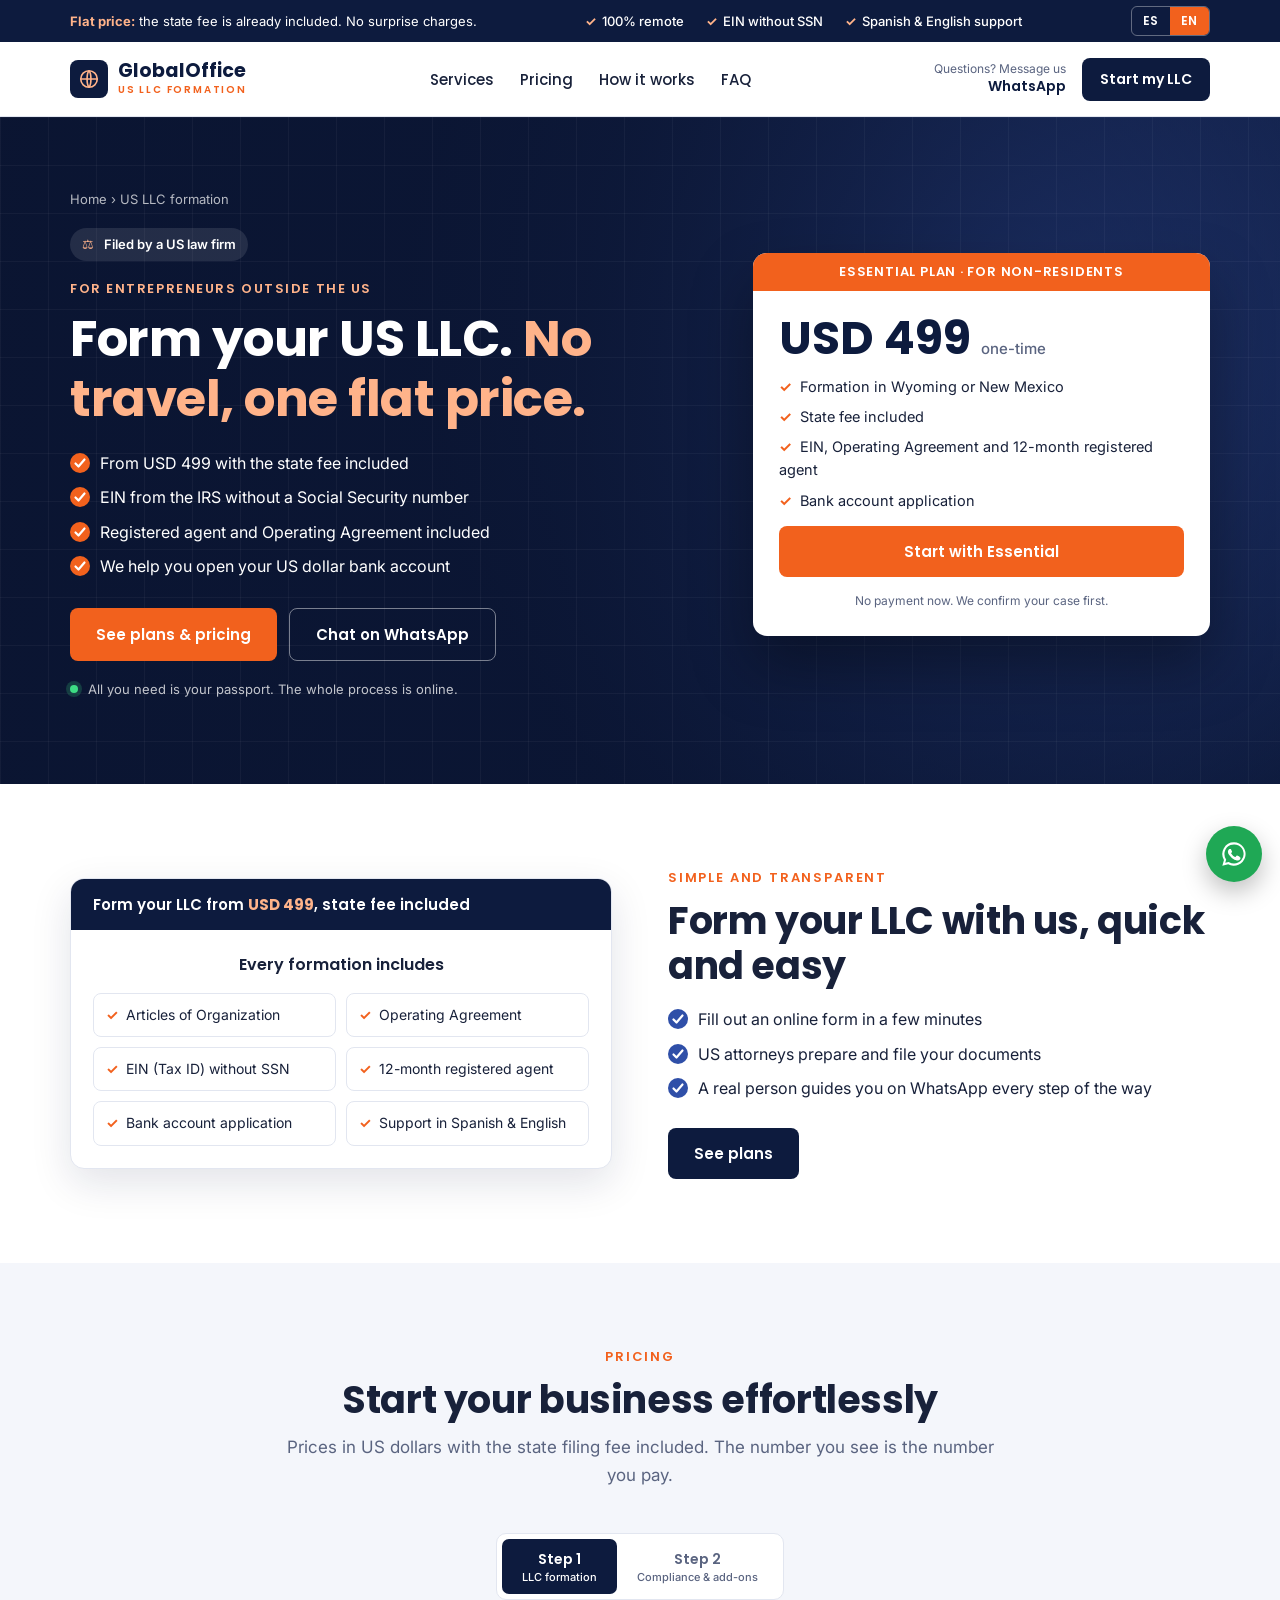
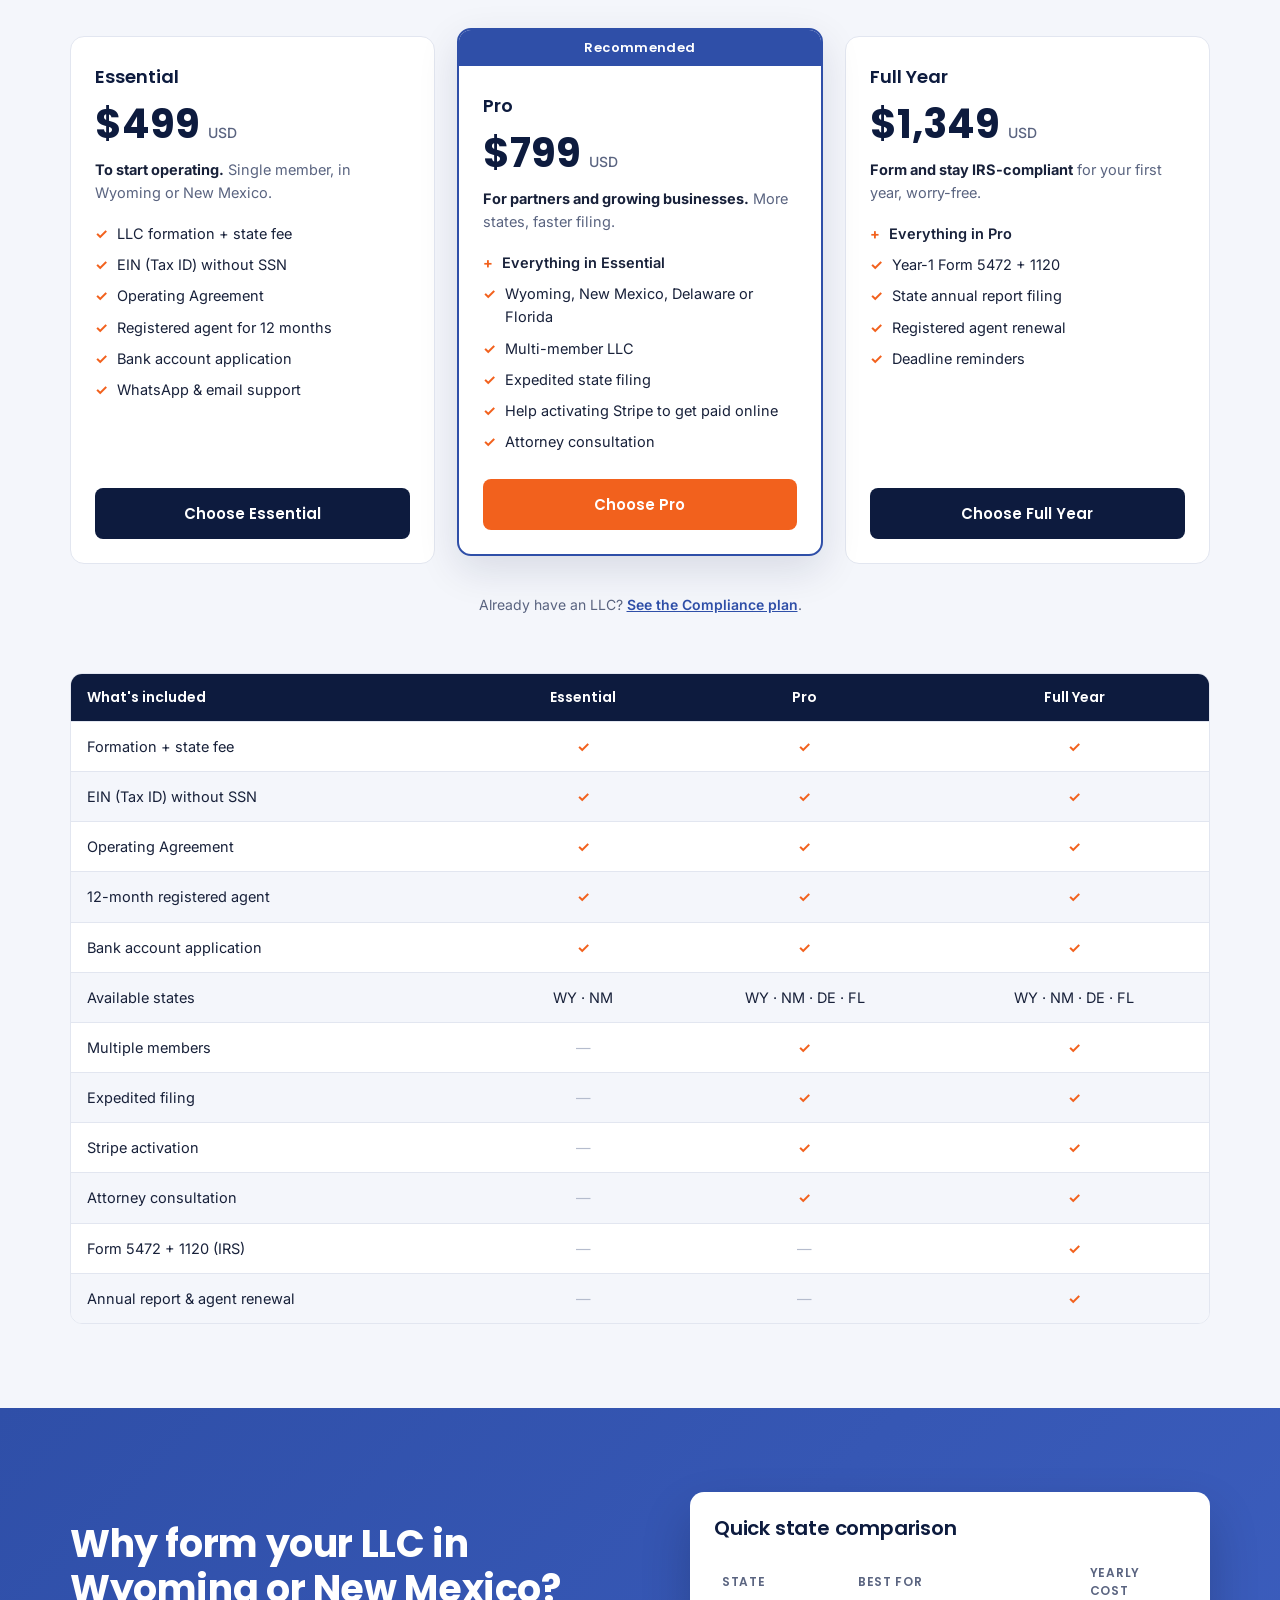
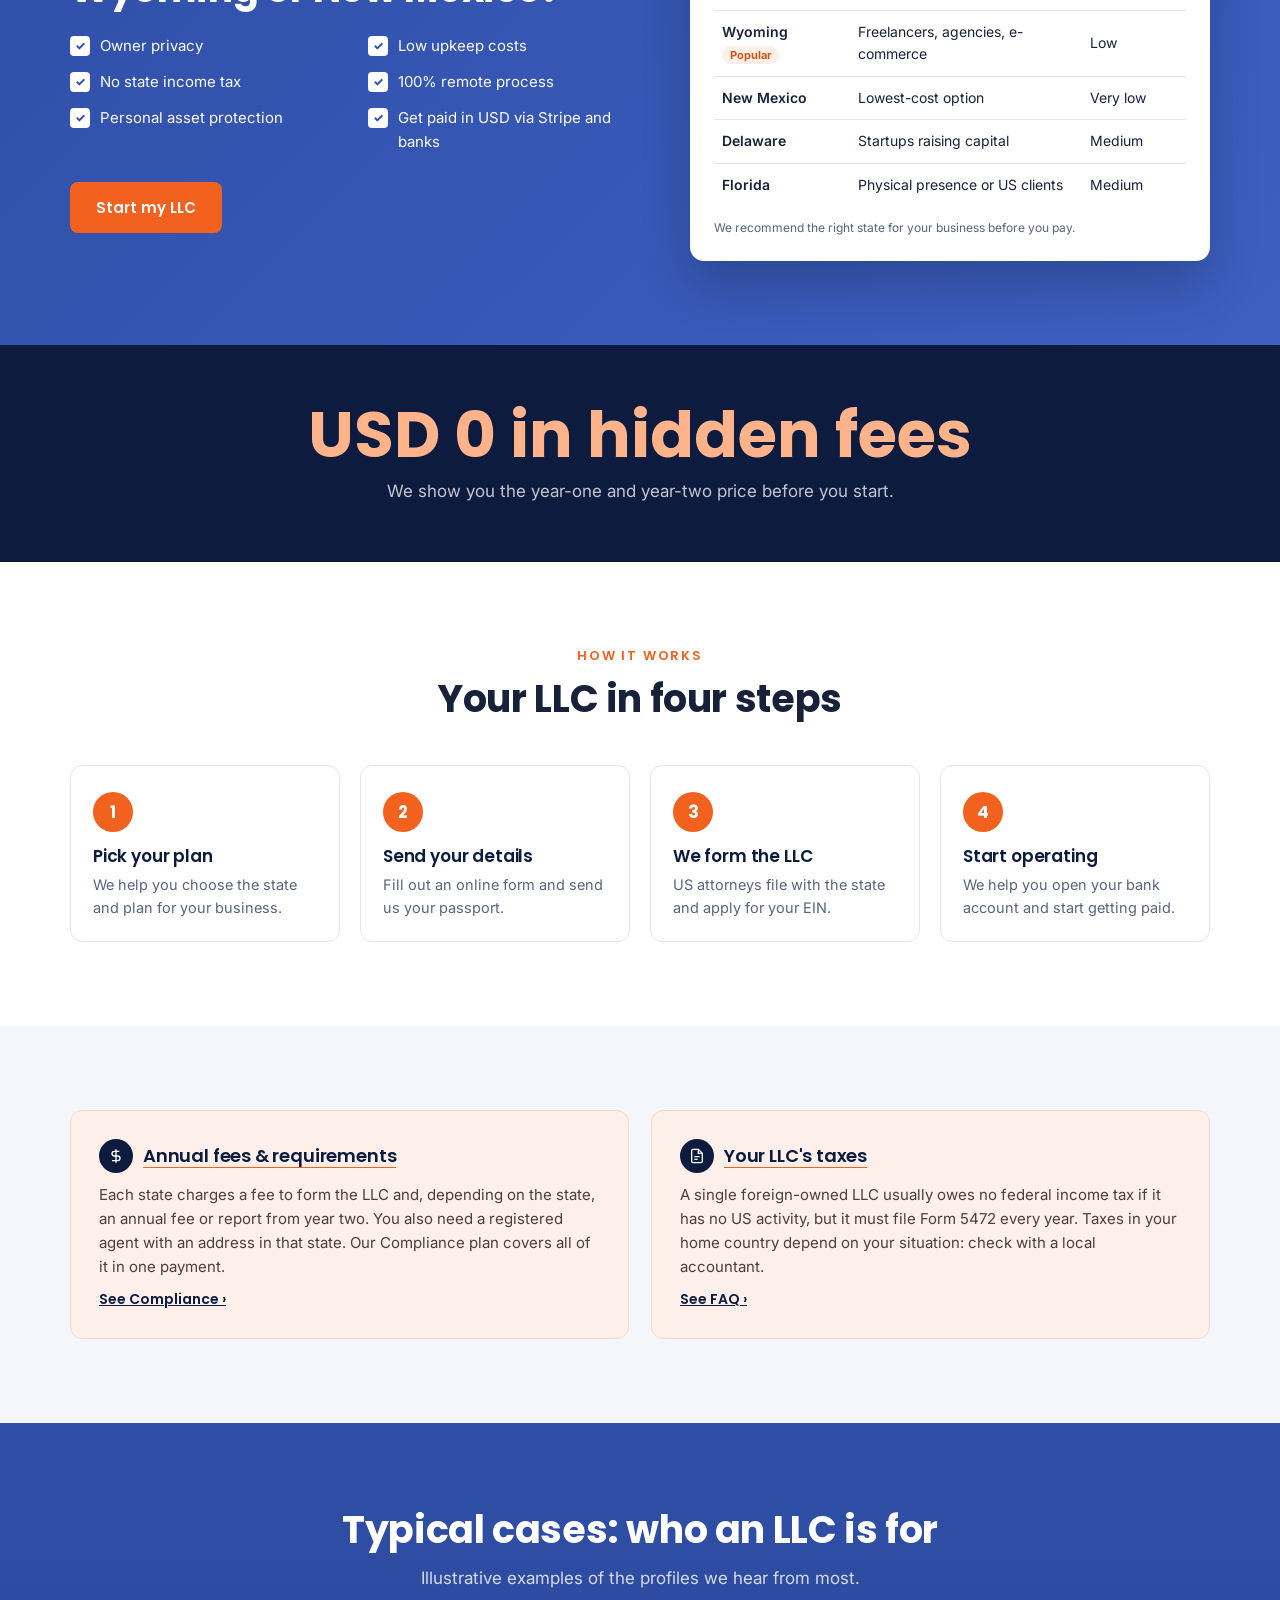
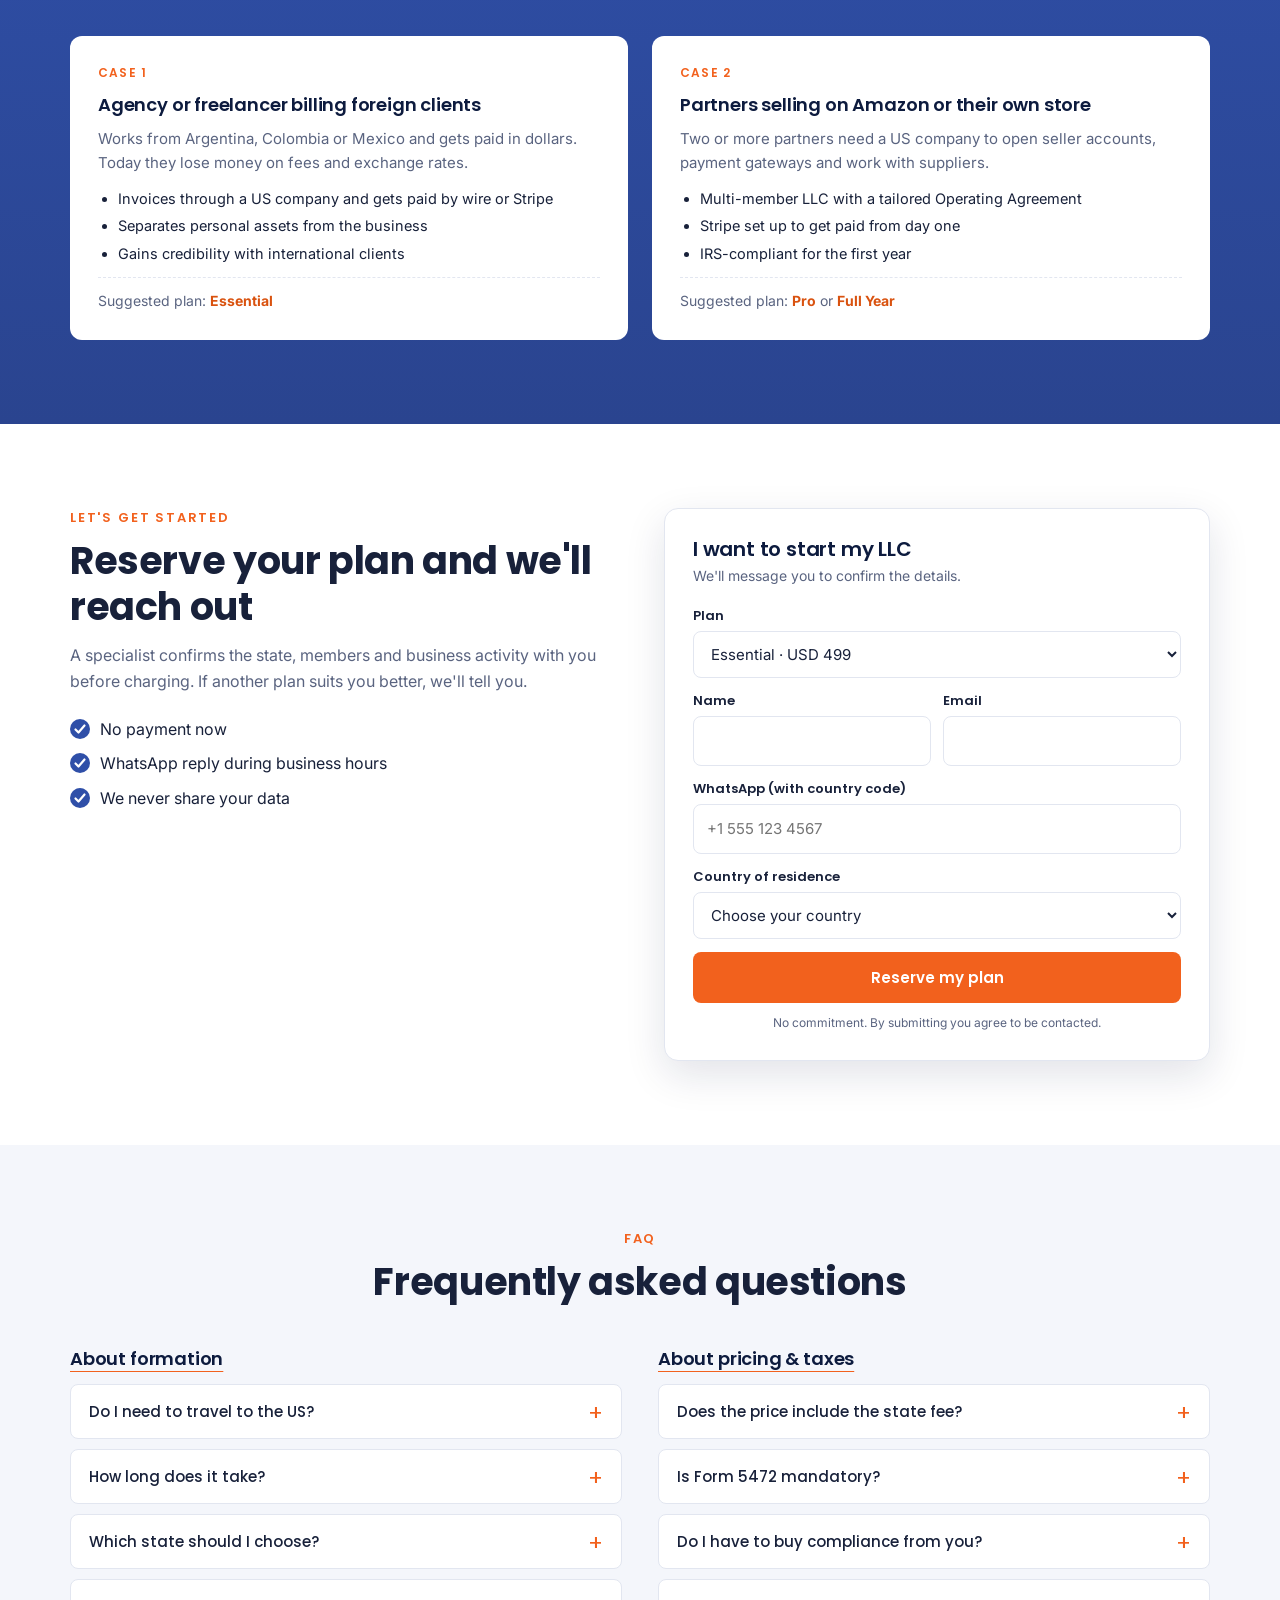
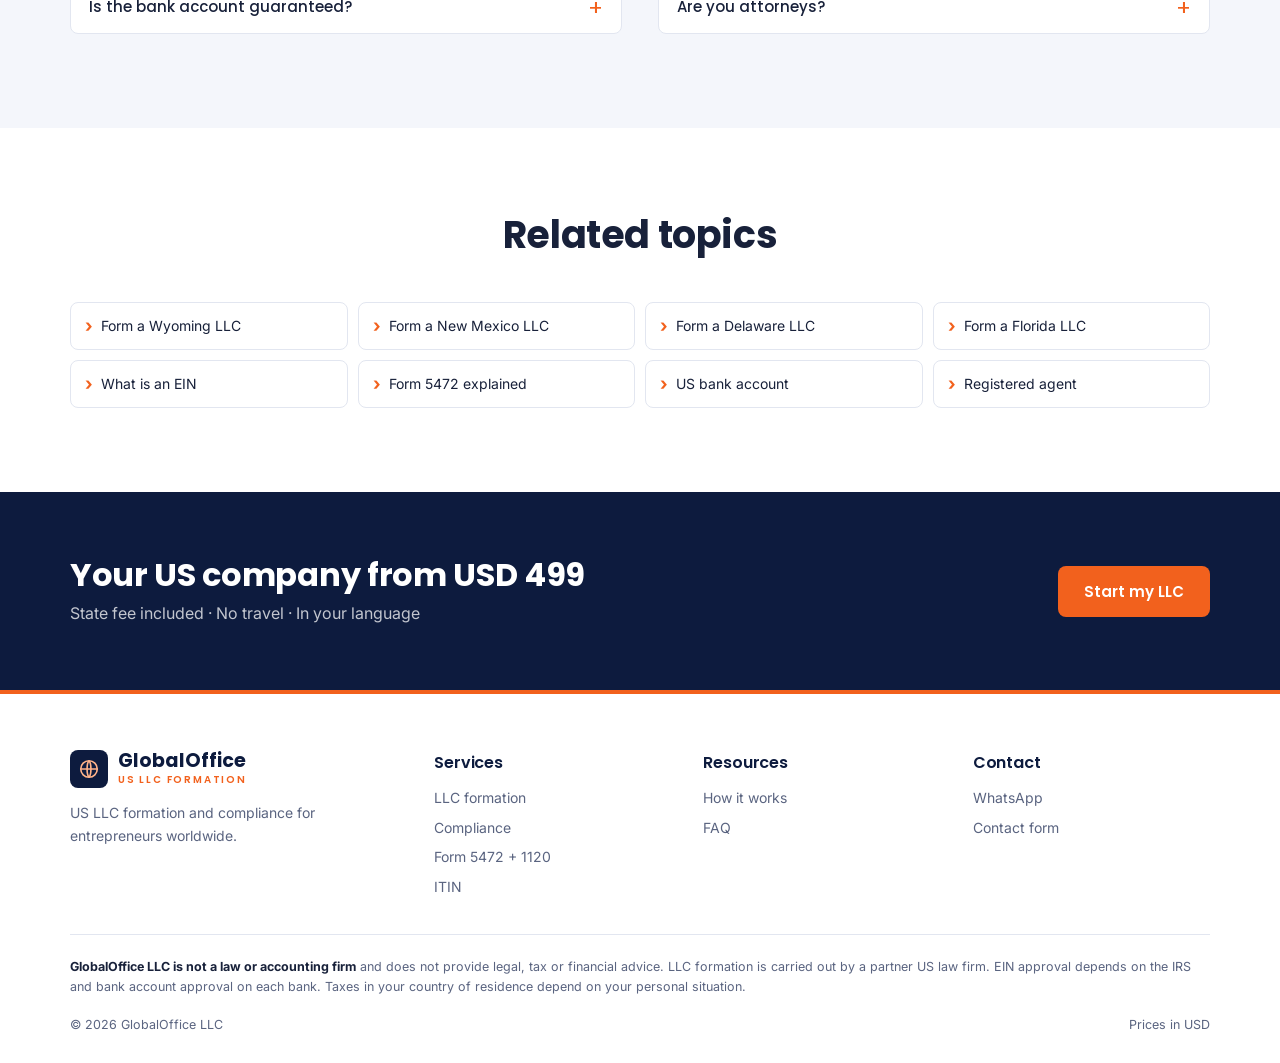
==== produccion/index.html @ 6628ca0d "Build de producción para globaloffice.llc (indexable, sin cinta de prueba ni referencia de mercado) " ====
<!doctype html>
<html lang="es">
<head>
  <meta charset="utf-8">
  <meta name="viewport" content="width=device-width, initial-scale=1">
  <title>Abre tu LLC en Estados Unidos | GlobalOffice LLC</title>
  <meta name="title-es" content="Abre tu LLC en Estados Unidos | GlobalOffice LLC">
  <meta name="title-en" content="Form your US LLC from anywhere | GlobalOffice LLC">
  <meta name="description" content="Formación de LLC en Estados Unidos para emprendedores de Latinoamérica. Precio cerrado con tasa estatal incluida, EIN sin SSN y acompañamiento en español.">
  <link rel="preconnect" href="https://fonts.googleapis.com">
  <link rel="preconnect" href="https://fonts.gstatic.com" crossorigin>
  <link href="https://fonts.googleapis.com/css2?family=Inter:wght@400;500;600&family=Poppins:wght@500;600;700&display=swap" rel="stylesheet">
  <link rel="stylesheet" href="assets/site.css">
</head>
<body>

<!-- Barra de anuncio -->
<div class="announce">
  <div class="wrap">
    <div class="msg">
      <span class="es"><b>Precio cerrado:</b> la tasa del estado ya está incluida. Sin cargos sorpresa.</span>
      <span class="en"><b>Flat price:</b> the state fee is already included. No surprise charges.</span>
    </div>
    <div class="feats">
      <span><span class="es">100% remoto</span><span class="en">100% remote</span></span>
      <span><span class="es">EIN sin SSN</span><span class="en">EIN without SSN</span></span>
      <span><span class="es">Soporte en español</span><span class="en">Spanish &amp; English support</span></span>
    </div>
    <div class="lang" role="group" aria-label="Idioma / Language">
      <button type="button" data-set-lang="es" aria-pressed="true">ES</button>
      <button type="button" data-set-lang="en" aria-pressed="false">EN</button>
    </div>
  </div>
</div>

<!-- Header -->
<header class="header">
  <div class="wrap">
    <a class="logo" href="#top" aria-label="GlobalOffice LLC">
      <span class="logo-mark" aria-hidden="true">
        <svg width="22" height="22" viewBox="0 0 24 24" fill="none" stroke="#FFB38A" stroke-width="1.8"><circle cx="12" cy="12" r="9"/><path d="M3 12h18M12 3c2.8 3 2.8 15 0 18M12 3c-2.8 3-2.8 15 0 18"/></svg>
      </span>
      <span class="logo-text">GlobalOffice<small>US LLC FORMATION</small></span>
    </a>
    <nav class="nav" aria-label="Principal">
      <a href="#incluye"><span class="es">Servicios</span><span class="en">Services</span></a>
      <a href="#precios"><span class="es">Precios</span><span class="en">Pricing</span></a>
      <a href="#como"><span class="es">Cómo funciona</span><span class="en">How it works</span></a>
      <a href="#faq"><span class="es">Preguntas</span><span class="en">FAQ</span></a>
    </nav>
    <div class="head-cta">
      <div class="contact">
        <span class="es">¿Tienes dudas? Escríbenos</span><span class="en">Questions? Message us</span><br>
        <a data-wa-es="Hola, quiero información para abrir mi LLC." data-wa-en="Hi, I'd like information about forming my LLC." href="#contacto">WhatsApp</a>
      </div>
      <a class="btn btn-navy" href="#contacto"><span class="es">Empezar mi LLC</span><span class="en">Start my LLC</span></a>
    </div>
  </div>
</header>

<main id="top">

<!-- Hero -->
<section class="hero">
  <div class="wrap">
    <div>
      <div class="crumb"><span class="es">Inicio › Formación de LLC en EE.UU.</span><span class="en">Home › US LLC formation</span></div>
      <span class="rating"><span class="flag" aria-hidden="true">⚖</span><span class="es">Trámite ejecutado por un estudio de abogados de EE.UU.</span><span class="en">Filed by a US law firm</span></span>
      <p class="hero-kicker"><span class="es">Para emprendedores de Latinoamérica</span><span class="en">For entrepreneurs outside the US</span></p>
      <h1>
        <span class="es">Abre tu LLC en Estados Unidos. <em>Sin viajar y con precio cerrado.</em></span>
        <span class="en">Form your US LLC. <em>No travel, one flat price.</em></span>
      </h1>
      <ul class="checks">
        <li><span class="es">Desde USD 499 con la tasa estatal incluida</span><span class="en">From USD 499 with the state fee included</span></li>
        <li><span class="es">EIN ante el IRS sin número de Seguro Social</span><span class="en">EIN from the IRS without a Social Security number</span></li>
        <li><span class="es">Agente registrado y Operating Agreement incluidos</span><span class="en">Registered agent and Operating Agreement included</span></li>
        <li><span class="es">Te ayudamos a abrir tu cuenta bancaria en dólares</span><span class="en">We help you open your US dollar bank account</span></li>
      </ul>
      <div class="hero-ctas">
        <a class="btn btn-orange" href="#precios"><span class="es">Ver planes y precios</span><span class="en">See plans &amp; pricing</span></a>
        <a class="btn btn-line" data-wa-es="Hola, quiero hablar con un especialista sobre mi LLC." data-wa-en="Hi, I'd like to talk to a specialist about my LLC." href="#contacto"><span class="es">Hablar por WhatsApp</span><span class="en">Chat on WhatsApp</span></a>
      </div>
      <p class="hero-note"><span class="dot"></span><span class="es">Solo necesitas tu pasaporte. Todo el proceso es online.</span><span class="en">All you need is your passport. The whole process is online.</span></p>
    </div>

    <aside class="hero-card" aria-label="Plan Esencial">
      <div class="hc-top"><span class="es">Plan Esencial · Para extranjeros</span><span class="en">Essential plan · For non-residents</span></div>
      <div class="hc-body">
        <div class="price">USD 499 <small><span class="es">pago único</span><span class="en">one-time</span></small></div>
        <ul>
          <li><span class="es">Formación en Wyoming o New Mexico</span><span class="en">Formation in Wyoming or New Mexico</span></li>
          <li><span class="es">Tasa estatal incluida</span><span class="en">State fee included</span></li>
          <li><span class="es">EIN, Operating Agreement y agente registrado 12 meses</span><span class="en">EIN, Operating Agreement and 12-month registered agent</span></li>
          <li><span class="es">Solicitud de cuenta bancaria</span><span class="en">Bank account application</span></li>
        </ul>
        <a class="btn btn-orange btn-block" href="#contacto" data-plan="esencial"><span class="es">Empezar con Esencial</span><span class="en">Start with Essential</span></a>
        <p class="fine"><span class="es">Sin pago ahora. Primero confirmamos tu caso.</span><span class="en">No payment now. We confirm your case first.</span></p>
      </div>
    </aside>
  </div>
</section>

<!-- Qué incluye -->
<section id="incluye">
  <div class="wrap includes">
    <div class="inc-box">
      <div class="ib-head"><span class="es">Abre tu LLC desde <b>USD 499</b>, tasa estatal incluida</span><span class="en">Form your LLC from <b>USD 499</b>, state fee included</span></div>
      <div class="ib-body">
        <p><span class="es">Cada formación incluye</span><span class="en">Every formation includes</span></p>
        <div class="inc-grid">
          <span><span class="es">Articles of Organization</span><span class="en">Articles of Organization</span></span>
          <span><span class="es">Operating Agreement</span><span class="en">Operating Agreement</span></span>
          <span><span class="es">EIN (Tax ID) sin SSN</span><span class="en">EIN (Tax ID) without SSN</span></span>
          <span><span class="es">Agente registrado 12 meses</span><span class="en">12-month registered agent</span></span>
          <span><span class="es">Solicitud de cuenta bancaria</span><span class="en">Bank account application</span></span>
          <span><span class="es">Acompañamiento en español</span><span class="en">Support in Spanish &amp; English</span></span>
        </div>
      </div>
    </div>
    <div class="inc-copy">
      <span class="kicker"><span class="es">Simple y transparente</span><span class="en">Simple and transparent</span></span>
      <h2><span class="es">Forma tu LLC con nosotros, rápido y sin vueltas</span><span class="en">Form your LLC with us, quick and easy</span></h2>
      <ul class="checks">
        <li><span class="es">Completas un formulario online en pocos minutos</span><span class="en">Fill out an online form in a few minutes</span></li>
        <li><span class="es">Abogados de EE.UU. preparan y presentan tus documentos</span><span class="en">US attorneys prepare and file your documents</span></li>
        <li><span class="es">Una persona real te acompaña por WhatsApp en cada paso</span><span class="en">A real person guides you on WhatsApp every step of the way</span></li>
      </ul>
      <a class="btn btn-navy" href="#precios"><span class="es">Ver planes</span><span class="en">See plans</span></a>
    </div>
  </div>
</section>

<!-- Precios -->
<section id="precios" class="soft">
  <div class="wrap">
    <div class="sec-head">
      <span class="kicker"><span class="es">Precios</span><span class="en">Pricing</span></span>
      <h2><span class="es">Empieza tu empresa sin complicaciones</span><span class="en">Start your business effortlessly</span></h2>
      <p><span class="es">Precios en dólares, con la tasa estatal de formación incluida. El número que ves es el que pagas.</span><span class="en">Prices in US dollars with the state filing fee included. The number you see is the number you pay.</span></p>
    </div>

    <div class="tabs-wrap">
      <div class="tabs" role="tablist" aria-label="Tipo de plan">
        <button type="button" role="tab" id="tab-form" aria-controls="panel-form" aria-selected="true">
          <span class="es">Paso 1</span><span class="en">Step 1</span>
          <small><span class="es">Formación de la LLC</span><span class="en">LLC formation</span></small>
        </button>
        <button type="button" role="tab" id="tab-maint" aria-controls="panel-maint" aria-selected="false" tabindex="-1">
          <span class="es">Paso 2</span><span class="en">Step 2</span>
          <small><span class="es">Mantenimiento y extras</span><span class="en">Compliance &amp; add-ons</span></small>
        </button>
      </div>
    </div>

    <!-- Panel formación -->
    <div id="panel-form" role="tabpanel" aria-labelledby="tab-form">
      <div class="plans">
        <article class="plan">
          <div class="pb">
            <div class="name"><span class="es">Esencial</span><span class="en">Essential</span></div>
            <div class="amount">$499 <small>USD</small></div>
            <p class="for"><span class="es"><b>Para empezar a operar.</b> Un socio, en Wyoming o New Mexico.</span><span class="en"><b>To start operating.</b> Single member, in Wyoming or New Mexico.</span></p>
            <ul>
              <li><span class="es">Formación de la LLC + tasa estatal</span><span class="en">LLC formation + state fee</span></li>
              <li><span class="es">EIN (Tax ID) sin SSN</span><span class="en">EIN (Tax ID) without SSN</span></li>
              <li><span class="es">Operating Agreement</span><span class="en">Operating Agreement</span></li>
              <li><span class="es">Agente registrado por 12 meses</span><span class="en">Registered agent for 12 months</span></li>
              <li><span class="es">Solicitud de cuenta bancaria</span><span class="en">Bank account application</span></li>
              <li><span class="es">Soporte por WhatsApp y email</span><span class="en">WhatsApp &amp; email support</span></li>
            </ul>
          </div>
          <div class="pf">
            <a class="btn btn-navy btn-block" href="#contacto" data-plan="esencial"><span class="es">Elegir Esencial</span><span class="en">Choose Essential</span></a>
            <p class="ref"><span class="es">Ref. mercado: mediana <b>$490</b> · anuncios $350–499</span><span class="en">Market ref.: median <b>$490</b> · ads $350–499</span></p>
          </div>
        </article>

        <article class="plan featured">
          <div class="ribbon"><span class="es">Recomendado</span><span class="en">Recommended</span></div>
          <div class="pb">
            <div class="name">Pro</div>
            <div class="amount">$799 <small>USD</small></div>
            <p class="for"><span class="es"><b>Para socios y negocios con más volumen.</b> Más estados y más rapidez.</span><span class="en"><b>For partners and growing businesses.</b> More states, faster filing.</span></p>
            <ul>
              <li class="plus"><span class="es">Todo lo del plan Esencial</span><span class="en">Everything in Essential</span></li>
              <li><span class="es">Wyoming, New Mexico, Delaware o Florida</span><span class="en">Wyoming, New Mexico, Delaware or Florida</span></li>
              <li><span class="es">LLC con varios socios</span><span class="en">Multi-member LLC</span></li>
              <li><span class="es">Trámite exprés ante el estado</span><span class="en">Expedited state filing</span></li>
              <li><span class="es">Ayuda para activar Stripe y cobrar online</span><span class="en">Help activating Stripe to get paid online</span></li>
              <li><span class="es">Consulta con abogado</span><span class="en">Attorney consultation</span></li>
            </ul>
          </div>
          <div class="pf">
            <a class="btn btn-orange btn-block" href="#contacto" data-plan="pro"><span class="es">Elegir Pro</span><span class="en">Choose Pro</span></a>
            <p class="ref"><span class="es">Ref. mercado: plan intermedio promedio <b>$750</b></span><span class="en">Market ref.: mid-tier average <b>$750</b></span></p>
          </div>
        </article>

        <article class="plan">
          <div class="pb">
            <div class="name"><span class="es">Año Cubierto</span><span class="en">Full Year</span></div>
            <div class="amount">$1,349 <small>USD</small></div>
            <p class="for"><span class="es"><b>Abrir y cumplir con el IRS</b> el primer año, sin preocuparte.</span><span class="en"><b>Form and stay IRS-compliant</b> for your first year, worry-free.</span></p>
            <ul>
              <li class="plus"><span class="es">Todo lo del plan Pro</span><span class="en">Everything in Pro</span></li>
              <li><span class="es">Form 5472 + 1120 del primer año</span><span class="en">Year-1 Form 5472 + 1120</span></li>
              <li><span class="es">Presentación del reporte anual del estado</span><span class="en">State annual report filing</span></li>
              <li><span class="es">Renovación del agente registrado</span><span class="en">Registered agent renewal</span></li>
              <li><span class="es">Recordatorio de vencimientos</span><span class="en">Deadline reminders</span></li>
            </ul>
          </div>
          <div class="pf">
            <a class="btn btn-navy btn-block" href="#contacto" data-plan="ano-cubierto"><span class="es">Elegir Año Cubierto</span><span class="en">Choose Full Year</span></a>
            <p class="ref"><span class="es">Ref. mercado: primer año completo promedio <b>$1,480</b></span><span class="en">Market ref.: full first year average <b>$1,480</b></span></p>
          </div>
        </article>
      </div>
      <p class="plans-foot">
        <span class="es">¿Ya tienes una LLC? <a href="#precios" data-open-tab="tab-maint">Mira el plan de Mantenimiento</a>.</span>
        <span class="en">Already have an LLC? <a href="#precios" data-open-tab="tab-maint">See the Compliance plan</a>.</span>
      </p>
    </div>

    <!-- Panel mantenimiento -->
    <div id="panel-maint" role="tabpanel" aria-labelledby="tab-maint" hidden>
      <div class="maint">
        <article class="plan featured">
          <div class="ribbon"><span class="es">Desde el segundo año</span><span class="en">From year two</span></div>
          <div class="pb">
            <div class="name"><span class="es">Mantenimiento</span><span class="en">Compliance</span></div>
            <div class="amount">$649 <small><span class="es">USD / año</span><span class="en">USD / year</span></small></div>
            <p class="for"><span class="es"><b>Tu LLC activa y en regla.</b> También si la formaste con otra empresa.</span><span class="en"><b>Keep your LLC active and in good standing.</b> Even if you formed it elsewhere.</span></p>
            <ul>
              <li><span class="es">Form 5472 + 1120 presentado por contador</span><span class="en">Form 5472 + 1120 filed by an accountant</span></li>
              <li><span class="es">Reporte anual del estado</span><span class="en">State annual report</span></li>
              <li><span class="es">Agente registrado por 12 meses</span><span class="en">Registered agent for 12 months</span></li>
              <li><span class="es">Tasa estatal anual incluida (WY y NM)</span><span class="en">Annual state fee included (WY &amp; NM)</span></li>
              <li><span class="es">Descuento si la LLC no tuvo movimientos</span><span class="en">Discount if the LLC had no activity</span></li>
              <li><span class="es">Renovación automática, cancelas cuando quieras</span><span class="en">Auto-renews, cancel anytime</span></li>
            </ul>
          </div>
          <div class="pf">
            <a class="btn btn-orange btn-block" href="#contacto" data-plan="mantenimiento"><span class="es">Contratar Mantenimiento</span><span class="en">Get Compliance</span></a>
            <p class="ref"><span class="es">Ref. mercado: mantenimiento año 2 <b>$550–950</b></span><span class="en">Market ref.: year-2 maintenance <b>$550–950</b></span></p>
          </div>
        </article>

        <div class="addons">
          <span class="addons-title"><span class="es">Servicios adicionales · precio fijo</span><span class="en">Add-on services · flat price</span></span>
          <div class="addon">
            <h4>Form 5472 + 1120</h4>
            <div class="ap">$329 <small><span class="es">/año</span><span class="en">/yr</span></small></div>
            <p><span class="es">Declaración anual obligatoria para LLC con dueño extranjero, aunque no haya tenido movimientos. No presentarla puede generar multas de USD 25.000.</span><span class="en">Mandatory annual filing for foreign-owned LLCs, even with no activity. Missing it can trigger USD 25,000 penalties.</span></p>
          </div>
          <div class="addon">
            <h4>ITIN</h4>
            <div class="ap">$349</div>
            <p><span class="es">Número de identificación fiscal personal ante el IRS, para declarar o para algunos bancos y plataformas.</span><span class="en">Personal IRS taxpayer number, needed to file or for some banks and platforms.</span></p>
          </div>
          <div class="addon">
            <h4><span class="es">Cuenta bancaria adicional</span><span class="en">Additional bank account</span></h4>
            <div class="ap">$199</div>
            <p><span class="es">Te acompañamos a abrir una segunda cuenta o a reintentar con otro banco o fintech si la primera no se aprueba.</span><span class="en">We help you open a second account, or retry with another bank or fintech if the first one isn't approved.</span></p>
          </div>
          <a class="btn btn-navy" href="#contacto" data-plan="adicional"><span class="es">Consultar por un servicio</span><span class="en">Ask about a service</span></a>
        </div>
      </div>
    </div>

    <!-- Tabla comparativa -->
    <div class="compare">
      <table>
        <thead>
          <tr>
            <th><span class="es">Qué incluye</span><span class="en">What's included</span></th>
            <th><span class="es">Esencial</span><span class="en">Essential</span></th>
            <th>Pro</th>
            <th><span class="es">Año Cubierto</span><span class="en">Full Year</span></th>
          </tr>
        </thead>
        <tbody>
          <tr><td><span class="es">Formación + tasa estatal</span><span class="en">Formation + state fee</span></td><td class="y">✓</td><td class="y">✓</td><td class="y">✓</td></tr>
          <tr><td><span class="es">EIN (Tax ID) sin SSN</span><span class="en">EIN (Tax ID) without SSN</span></td><td class="y">✓</td><td class="y">✓</td><td class="y">✓</td></tr>
          <tr><td>Operating Agreement</td><td class="y">✓</td><td class="y">✓</td><td class="y">✓</td></tr>
          <tr><td><span class="es">Agente registrado 12 meses</span><span class="en">12-month registered agent</span></td><td class="y">✓</td><td class="y">✓</td><td class="y">✓</td></tr>
          <tr><td><span class="es">Solicitud de cuenta bancaria</span><span class="en">Bank account application</span></td><td class="y">✓</td><td class="y">✓</td><td class="y">✓</td></tr>
          <tr><td><span class="es">Estados disponibles</span><span class="en">Available states</span></td><td>WY · NM</td><td>WY · NM · DE · FL</td><td>WY · NM · DE · FL</td></tr>
          <tr><td><span class="es">Varios socios</span><span class="en">Multiple members</span></td><td class="n">—</td><td class="y">✓</td><td class="y">✓</td></tr>
          <tr><td><span class="es">Trámite exprés</span><span class="en">Expedited filing</span></td><td class="n">—</td><td class="y">✓</td><td class="y">✓</td></tr>
          <tr><td><span class="es">Activación de Stripe</span><span class="en">Stripe activation</span></td><td class="n">—</td><td class="y">✓</td><td class="y">✓</td></tr>
          <tr><td><span class="es">Consulta con abogado</span><span class="en">Attorney consultation</span></td><td class="n">—</td><td class="y">✓</td><td class="y">✓</td></tr>
          <tr><td><span class="es">Form 5472 + 1120 (IRS)</span><span class="en">Form 5472 + 1120 (IRS)</span></td><td class="n">—</td><td class="n">—</td><td class="y">✓</td></tr>
          <tr><td><span class="es">Reporte anual y renovación de agente</span><span class="en">Annual report &amp; agent renewal</span></td><td class="n">—</td><td class="n">—</td><td class="y">✓</td></tr>
        </tbody>
      </table>
    </div>
  </div>
</section>

<!-- Por qué Wyoming / New Mexico -->
<section class="why">
  <div class="wrap">
    <div>
      <h2><span class="es">¿Por qué abrir tu LLC en Wyoming o New Mexico?</span><span class="en">Why form your LLC in Wyoming or New Mexico?</span></h2>
      <div class="why-grid">
        <span><span class="es">Privacidad de los dueños</span><span class="en">Owner privacy</span></span>
        <span><span class="es">Costos de mantenimiento bajos</span><span class="en">Low upkeep costs</span></span>
        <span><span class="es">Sin impuesto estatal a la renta</span><span class="en">No state income tax</span></span>
        <span><span class="es">Trámite 100% a distancia</span><span class="en">100% remote process</span></span>
        <span><span class="es">Protección de tu patrimonio personal</span><span class="en">Personal asset protection</span></span>
        <span><span class="es">Cobras en dólares con Stripe y bancos</span><span class="en">Get paid in USD via Stripe and banks</span></span>
      </div>
      <a class="btn btn-orange" href="#contacto"><span class="es">Empezar mi LLC</span><span class="en">Start my LLC</span></a>
    </div>
    <div class="states">
      <h3><span class="es">Comparativa rápida de estados</span><span class="en">Quick state comparison</span></h3>
      <table>
        <thead><tr><th><span class="es">Estado</span><span class="en">State</span></th><th><span class="es">Ideal para</span><span class="en">Best for</span></th><th><span class="es">Costo anual</span><span class="en">Yearly cost</span></th></tr></thead>
        <tbody>
          <tr><td>Wyoming <span class="tag"><span class="es">Popular</span><span class="en">Popular</span></span></td><td><span class="es">Freelancers, agencias, e-commerce</span><span class="en">Freelancers, agencies, e-commerce</span></td><td><span class="es">Bajo</span><span class="en">Low</span></td></tr>
          <tr><td>New Mexico</td><td><span class="es">Quien busca el menor costo</span><span class="en">Lowest-cost option</span></td><td><span class="es">Muy bajo</span><span class="en">Very low</span></td></tr>
          <tr><td>Delaware</td><td><span class="es">Startups que buscan inversión</span><span class="en">Startups raising capital</span></td><td><span class="es">Medio</span><span class="en">Medium</span></td></tr>
          <tr><td>Florida</td><td><span class="es">Presencia física o clientes en EE.UU.</span><span class="en">Physical presence or US clients</span></td><td><span class="es">Medio</span><span class="en">Medium</span></td></tr>
        </tbody>
      </table>
      <p class="fine"><span class="es">Te recomendamos el estado según tu actividad antes de cobrar.</span><span class="en">We recommend the right state for your business before you pay.</span></p>
    </div>
  </div>
</section>

<!-- Banda -->
<div class="bigband">
  <div class="wrap">
    <div class="big"><span class="es">USD <span>0</span> en costos ocultos</span><span class="en">USD <span>0</span> in hidden fees</span></div>
    <p><span class="es">Te mostramos el precio del primer año y el del segundo antes de empezar.</span><span class="en">We show you the year-one and year-two price before you start.</span></p>
  </div>
</div>

<!-- Cómo funciona -->
<section id="como">
  <div class="wrap">
    <div class="sec-head">
      <span class="kicker"><span class="es">Cómo funciona</span><span class="en">How it works</span></span>
      <h2><span class="es">Tu LLC lista en cuatro pasos</span><span class="en">Your LLC in four steps</span></h2>
    </div>
    <div class="steps">
      <div class="step"><h3><span class="es">Elige tu plan</span><span class="en">Pick your plan</span></h3><p><span class="es">Te ayudamos a definir el estado y el plan según tu negocio.</span><span class="en">We help you choose the state and plan for your business.</span></p></div>
      <div class="step"><h3><span class="es">Envía tus datos</span><span class="en">Send your details</span></h3><p><span class="es">Completas un formulario online y nos envías tu pasaporte.</span><span class="en">Fill out an online form and send us your passport.</span></p></div>
      <div class="step"><h3><span class="es">Formamos la LLC</span><span class="en">We form the LLC</span></h3><p><span class="es">Abogados de EE.UU. presentan los documentos ante el estado y tramitan el EIN.</span><span class="en">US attorneys file with the state and apply for your EIN.</span></p></div>
      <div class="step"><h3><span class="es">Empiezas a operar</span><span class="en">Start operating</span></h3><p><span class="es">Te acompañamos a abrir la cuenta bancaria y a empezar a cobrar.</span><span class="en">We help you open your bank account and start getting paid.</span></p></div>
    </div>
  </div>
</section>

<!-- Tarjetas informativas -->
<section class="soft">
  <div class="wrap info">
    <div class="info-card">
      <div class="ic-h"><i aria-hidden="true"><svg width="16" height="16" viewBox="0 0 24 24" fill="none" stroke="#fff" stroke-width="2"><path d="M12 2v20M17 5H9.5a3.5 3.5 0 000 7h5a3.5 3.5 0 010 7H6"/></svg></i><h3><span class="es">Costos anuales y requisitos</span><span class="en">Annual fees &amp; requirements</span></h3></div>
      <p><span class="es">Cada estado cobra una tasa al formar la LLC y, según el estado, una tasa o reporte anual desde el segundo año. También necesitas un agente registrado con dirección en ese estado. Nuestro plan de Mantenimiento cubre todo eso en un solo pago.</span><span class="en">Each state charges a fee to form the LLC and, depending on the state, an annual fee or report from year two. You also need a registered agent with an address in that state. Our Compliance plan covers all of it in one payment.</span></p>
      <a href="#precios" data-open-tab="tab-maint"><span class="es">Ver Mantenimiento ›</span><span class="en">See Compliance ›</span></a>
    </div>
    <div class="info-card">
      <div class="ic-h"><i aria-hidden="true"><svg width="16" height="16" viewBox="0 0 24 24" fill="none" stroke="#fff" stroke-width="2"><path d="M14 2H6a2 2 0 00-2 2v16a2 2 0 002 2h12a2 2 0 002-2V8z"/><path d="M14 2v6h6M8 13h8M8 17h5"/></svg></i><h3><span class="es">Impuestos de tu LLC</span><span class="en">Your LLC's taxes</span></h3></div>
      <p><span class="es">Una LLC de un solo dueño extranjero suele no pagar impuesto federal si no tiene actividad en EE.UU., pero sí debe presentar el Form 5472 cada año. Los impuestos en tu país de residencia dependen de tu caso: te recomendamos consultarlo con un contador local.</span><span class="en">A single foreign-owned LLC usually owes no federal income tax if it has no US activity, but it must file Form 5472 every year. Taxes in your home country depend on your situation: check with a local accountant.</span></p>
      <a href="#faq"><span class="es">Ver preguntas frecuentes ›</span><span class="en">See FAQ ›</span></a>
    </div>
  </div>
</section>

<!-- Casos -->
<section class="cases">
  <div class="wrap">
    <div class="sec-head">
      <h2><span class="es">Casos típicos: para quién sirve una LLC</span><span class="en">Typical cases: who an LLC is for</span></h2>
      <p><span class="es">Ejemplos ilustrativos de los perfiles que más nos consultan.</span><span class="en">Illustrative examples of the profiles we hear from most.</span></p>
    </div>
    <div class="case-grid">
      <div class="case">
        <div class="ct"><span><span class="es">Caso 1</span><span class="en">Case 1</span></span></div>
        <h3><span class="es">Agencia o freelancer que factura a clientes de afuera</span><span class="en">Agency or freelancer billing foreign clients</span></h3>
        <p><span class="es">Trabaja desde Argentina, Colombia o México y sus clientes pagan en dólares. Hoy pierde en comisiones y en tipo de cambio.</span><span class="en">Works from Argentina, Colombia or Mexico and gets paid in dollars. Today they lose money on fees and exchange rates.</span></p>
        <ul>
          <li><span class="es">Factura con una empresa de EE.UU. y cobra por transferencia o Stripe</span><span class="en">Invoices through a US company and gets paid by wire or Stripe</span></li>
          <li><span class="es">Separa el patrimonio personal del negocio</span><span class="en">Separates personal assets from the business</span></li>
          <li><span class="es">Gana credibilidad frente a clientes internacionales</span><span class="en">Gains credibility with international clients</span></li>
        </ul>
        <p class="plan-fit"><span class="es">Plan sugerido: <b>Esencial</b></span><span class="en">Suggested plan: <b>Essential</b></span></p>
      </div>
      <div class="case">
        <div class="ct"><span><span class="es">Caso 2</span><span class="en">Case 2</span></span></div>
        <h3><span class="es">Socios que venden en Amazon o con su tienda online</span><span class="en">Partners selling on Amazon or their own store</span></h3>
        <p><span class="es">Dos o más socios necesitan una empresa en EE.UU. para abrir cuentas de vendedor, pasarelas de pago y operar con proveedores.</span><span class="en">Two or more partners need a US company to open seller accounts, payment gateways and work with suppliers.</span></p>
        <ul>
          <li><span class="es">LLC con varios socios y Operating Agreement a medida</span><span class="en">Multi-member LLC with a tailored Operating Agreement</span></li>
          <li><span class="es">Stripe activo para cobrar desde el primer día</span><span class="en">Stripe set up to get paid from day one</span></li>
          <li><span class="es">El primer año en regla con el IRS</span><span class="en">IRS-compliant for the first year</span></li>
        </ul>
        <p class="plan-fit"><span class="es">Plan sugerido: <b>Pro</b> o <b>Año Cubierto</b></span><span class="en">Suggested plan: <b>Pro</b> or <b>Full Year</b></span></p>
      </div>
    </div>
  </div>
</section>

<!-- Formulario -->
<section id="contacto" class="lead-sec">
  <div class="wrap">
    <div class="lead-copy">
      <span class="kicker"><span class="es">Empecemos</span><span class="en">Let's get started</span></span>
      <h2><span class="es">Reserva tu plan y te contactamos</span><span class="en">Reserve your plan and we'll reach out</span></h2>
      <p class="muted" style="margin:14px 0 4px"><span class="es">Un especialista confirma contigo el estado, los socios y la actividad antes de cobrar. Si otro plan te conviene más, te lo decimos.</span><span class="en">A specialist confirms the state, members and business activity with you before charging. If another plan suits you better, we'll tell you.</span></p>
      <ul class="checks">
        <li><span class="es">Sin pago ahora</span><span class="en">No payment now</span></li>
        <li><span class="es">Respuesta por WhatsApp en horario hábil</span><span class="en">WhatsApp reply during business hours</span></li>
        <li><span class="es">No compartimos tus datos</span><span class="en">We never share your data</span></li>
      </ul>
    </div>
    <div class="form-card">
      <form data-lead-form="sitio-v2">
        <h3><span class="es">Quiero empezar mi LLC</span><span class="en">I want to start my LLC</span></h3>
        <p class="sub"><span class="es">Te escribimos para confirmar los datos.</span><span class="en">We'll message you to confirm the details.</span></p>
        <input type="hidden" name="idioma" id="idioma" value="es">
        <div class="field">
          <label for="plan"><span class="es">Plan</span><span class="en">Plan</span></label>
          <select id="plan" name="plan" required>
            <option value="esencial" data-es="Esencial · USD 499" data-en="Essential · USD 499">Esencial · USD 499</option>
            <option value="pro" data-es="Pro · USD 799" data-en="Pro · USD 799">Pro · USD 799</option>
            <option value="ano-cubierto" data-es="Año Cubierto · USD 1,349" data-en="Full Year · USD 1,349">Año Cubierto · USD 1,349</option>
            <option value="mantenimiento" data-es="Mantenimiento de una LLC que ya tengo · USD 649/año" data-en="Compliance for an LLC I already have · USD 649/yr">Mantenimiento de una LLC que ya tengo · USD 649/año</option>
            <option value="adicional" data-es="Solo un servicio adicional" data-en="Just an add-on service">Solo un servicio adicional</option>
            <option value="no-se" data-es="Todavía no sé, quiero asesoría" data-en="Not sure yet, I'd like advice">Todavía no sé, quiero asesoría</option>
          </select>
        </div>
        <div class="row2">
          <div class="field"><label for="nombre"><span class="es">Nombre</span><span class="en">Name</span></label><input id="nombre" name="nombre" autocomplete="given-name" required></div>
          <div class="field"><label for="email">Email</label><input id="email" name="email" type="email" autocomplete="email" required></div>
        </div>
        <div class="field"><label for="whatsapp"><span class="es">WhatsApp (con código de país)</span><span class="en">WhatsApp (with country code)</span></label><input id="whatsapp" name="whatsapp" type="tel" autocomplete="tel" data-ph-es="+54 9 11 1234 5678" data-ph-en="+1 555 123 4567" placeholder="+54 9 11 1234 5678" required></div>
        <div class="field">
          <label for="pais"><span class="es">País de residencia</span><span class="en">Country of residence</span></label>
          <select id="pais" name="pais" required>
            <option value="" data-es="Elige tu país" data-en="Choose your country">Elige tu país</option>
            <option>Argentina</option><option>Bolivia</option><option>Chile</option><option>Colombia</option><option>Ecuador</option>
            <option value="México" data-es="México" data-en="Mexico">México</option>
            <option value="Panamá" data-es="Panamá" data-en="Panama">Panamá</option>
            <option>Paraguay</option>
            <option value="Perú" data-es="Perú" data-en="Peru">Perú</option>
            <option>Uruguay</option>
            <option value="España" data-es="España" data-en="Spain">España</option>
            <option value="Otro" data-es="Otro" data-en="Other">Otro</option>
          </select>
        </div>
        <button class="btn btn-orange btn-block" type="submit"><span class="es">Reservar mi plan</span><span class="en">Reserve my plan</span></button>
        <p class="form-fine"><span class="es">Sin compromiso. Al enviar aceptas que te contactemos.</span><span class="en">No commitment. By submitting you agree to be contacted.</span></p>
      </form>
      <div class="ok" role="status">
        <svg width="48" height="48" viewBox="0 0 24 24" fill="none" stroke="#1FA855" stroke-width="2" style="margin:0 auto"><circle cx="12" cy="12" r="10"/><path d="M7.5 12.5l3 3 6-6.5"/></svg>
        <h3><span class="es">¡Listo! Recibimos tu reserva</span><span class="en">Done! We got your request</span></h3>
        <p><span class="es">Un especialista te va a escribir por WhatsApp para confirmar los datos.</span><span class="en">A specialist will message you on WhatsApp to confirm the details.</span></p>
        <a class="btn btn-wa" data-wa-es="Hola, acabo de dejar mis datos en la web y quiero avanzar con mi LLC." data-wa-en="Hi, I just submitted my details on the website and want to move forward with my LLC." href="#"><span class="es">Escribir por WhatsApp</span><span class="en">Message on WhatsApp</span></a>
      </div>
    </div>
  </div>
</section>

<!-- FAQ -->
<section id="faq" class="soft">
  <div class="wrap">
    <div class="sec-head">
      <span class="kicker">FAQ</span>
      <h2><span class="es">Preguntas frecuentes</span><span class="en">Frequently asked questions</span></h2>
    </div>
    <div class="faq-cols">
      <div class="faq-group">
        <h3><span class="es">Sobre la formación</span><span class="en">About formation</span></h3>
        <details><summary><span class="es">¿Necesito viajar a Estados Unidos?</span><span class="en">Do I need to travel to the US?</span></summary><p><span class="es">No. Todo el proceso es online y solo necesitas tu pasaporte vigente.</span><span class="en">No. The whole process is online and you only need a valid passport.</span></p></details>
        <details><summary><span class="es">¿Cuánto tarda?</span><span class="en">How long does it take?</span></summary><p><span class="es">La formación de la LLC suele salir en pocos días hábiles, según el estado. El EIN para dueños sin número de Seguro Social lo emite el IRS y puede tardar varias semanas. Te mantenemos al tanto en cada paso y no prometemos plazos que no dependen de nosotros.</span><span class="en">The LLC is usually formed within a few business days, depending on the state. The EIN for owners without a Social Security number is issued by the IRS and can take several weeks. We keep you posted and never promise timelines outside our control.</span></p></details>
        <details><summary><span class="es">¿Qué estado me conviene?</span><span class="en">Which state should I choose?</span></summary><p><span class="es">Para la mayoría de quienes viven fuera de EE.UU., Wyoming o New Mexico: costos bajos y mantenimiento simple. Delaware suele convenir si vas a buscar inversión. Lo confirmamos contigo antes de empezar.</span><span class="en">For most people living outside the US, Wyoming or New Mexico: low costs and simple upkeep. Delaware usually makes sense if you plan to raise capital. We confirm it with you before starting.</span></p></details>
        <details><summary><span class="es">¿La cuenta bancaria está garantizada?</span><span class="en">Is the bank account guaranteed?</span></summary><p><span class="es">Preparamos y enviamos la solicitud, pero la aprobación la decide el banco y algunos países tienen restricciones. Si no se aprueba, te ayudamos a intentar con otra opción.</span><span class="en">We prepare and submit the application, but approval is up to the bank and some countries have restrictions. If it's declined, we help you try another option.</span></p></details>
      </div>
      <div class="faq-group">
        <h3><span class="es">Sobre precios e impuestos</span><span class="en">About pricing &amp; taxes</span></h3>
        <details><summary><span class="es">¿El precio incluye la tasa del estado?</span><span class="en">Does the price include the state fee?</span></summary><p><span class="es">Sí. La tasa estatal de formación ya está sumada en los estados de cada plan. Lo que se paga aparte desde el segundo año es el mantenimiento (agente, reporte anual y tasa anual del estado).</span><span class="en">Yes. The state formation fee is already included for the states in each plan. What you pay separately from year two is upkeep (agent, annual report and the state's annual fee).</span></p></details>
        <details><summary><span class="es">¿El Form 5472 es obligatorio?</span><span class="en">Is Form 5472 mandatory?</span></summary><p><span class="es">Sí. Toda LLC con dueño extranjero debe presentarlo cada año, aunque no haya tenido movimientos. Está incluido en Año Cubierto y en Mantenimiento, o lo puedes sumar aparte.</span><span class="en">Yes. Every foreign-owned LLC must file it every year, even with no activity. It's included in Full Year and Compliance, or you can add it separately.</span></p></details>
        <details><summary><span class="es">¿Tengo que contratar el mantenimiento con ustedes?</span><span class="en">Do I have to buy compliance from you?</span></summary><p><span class="es">No es obligatorio, pero la LLC necesita un agente registrado y presentar sus reportes cada año para seguir activa.</span><span class="en">It's not mandatory, but the LLC needs a registered agent and must file its reports every year to stay active.</span></p></details>
        <details><summary><span class="es">¿Ustedes son abogados?</span><span class="en">Are you attorneys?</span></summary><p><span class="es">GlobalOffice no es un estudio jurídico. La formación la ejecuta un estudio de abogados aliado en EE.UU. y nosotros te acompañamos en español durante todo el proceso.</span><span class="en">GlobalOffice is not a law firm. Formation is carried out by a partner US law firm, and we guide you throughout the process.</span></p></details>
      </div>
    </div>
  </div>
</section>

<!-- Temas -->
<section>
  <div class="wrap">
    <div class="sec-head"><h2><span class="es">Temas relacionados</span><span class="en">Related topics</span></h2></div>
    <div class="topics">
      <a href="#precios"><span class="es">Abrir una LLC en Wyoming</span><span class="en">Form a Wyoming LLC</span></a>
      <a href="#precios"><span class="es">Abrir una LLC en New Mexico</span><span class="en">Form a New Mexico LLC</span></a>
      <a href="#precios"><span class="es">Abrir una LLC en Delaware</span><span class="en">Form a Delaware LLC</span></a>
      <a href="#precios"><span class="es">Abrir una LLC en Florida</span><span class="en">Form a Florida LLC</span></a>
      <a href="#faq"><span class="es">Qué es el EIN</span><span class="en">What is an EIN</span></a>
      <a href="#faq"><span class="es">Form 5472 explicado</span><span class="en">Form 5472 explained</span></a>
      <a href="#faq"><span class="es">Cuenta bancaria en EE.UU.</span><span class="en">US bank account</span></a>
      <a href="#precios" data-open-tab="tab-maint"><span class="es">Agente registrado</span><span class="en">Registered agent</span></a>
    </div>
  </div>
</section>

<!-- CTA final -->
<div class="final">
  <div class="wrap">
    <div>
      <h2><span class="es">Tu empresa en EE.UU. desde USD 499</span><span class="en">Your US company from USD 499</span></h2>
      <p><span class="es">Tasa estatal incluida · Sin viajar · En tu idioma</span><span class="en">State fee included · No travel · In your language</span></p>
    </div>
    <a class="btn btn-orange" href="#contacto"><span class="es">Empezar mi LLC</span><span class="en">Start my LLC</span></a>
  </div>
</div>

</main>

<footer>
  <div class="wrap">
    <div class="foot-grid">
      <div>
        <a class="logo" href="#top" aria-label="GlobalOffice LLC" style="margin-bottom:14px">
          <span class="logo-mark" aria-hidden="true"><svg width="22" height="22" viewBox="0 0 24 24" fill="none" stroke="#FFB38A" stroke-width="1.8"><circle cx="12" cy="12" r="9"/><path d="M3 12h18M12 3c2.8 3 2.8 15 0 18M12 3c-2.8 3-2.8 15 0 18"/></svg></span>
          <span class="logo-text">GlobalOffice<small>US LLC FORMATION</small></span>
        </a>
        <p><span class="es">Formación y mantenimiento de LLC en Estados Unidos para emprendedores de todo el mundo.</span><span class="en">US LLC formation and compliance for entrepreneurs worldwide.</span></p>
      </div>
      <div>
        <h4><span class="es">Servicios</span><span class="en">Services</span></h4>
        <ul>
          <li><a href="#precios"><span class="es">Formación de LLC</span><span class="en">LLC formation</span></a></li>
          <li><a href="#precios" data-open-tab="tab-maint"><span class="es">Mantenimiento</span><span class="en">Compliance</span></a></li>
          <li><a href="#precios" data-open-tab="tab-maint">Form 5472 + 1120</a></li>
          <li><a href="#precios" data-open-tab="tab-maint">ITIN</a></li>
        </ul>
      </div>
      <div>
        <h4><span class="es">Recursos</span><span class="en">Resources</span></h4>
        <ul>
          <li><a href="#como"><span class="es">Cómo funciona</span><span class="en">How it works</span></a></li>
          <li><a href="#faq"><span class="es">Preguntas frecuentes</span><span class="en">FAQ</span></a></li>
        </ul>
      </div>
      <div>
        <h4><span class="es">Contacto</span><span class="en">Contact</span></h4>
        <ul>
          <li><a data-wa-es="Hola, quiero información sobre GlobalOffice LLC." data-wa-en="Hi, I'd like information about GlobalOffice LLC." href="#contacto">WhatsApp</a></li>
          <li><a href="#contacto"><span class="es">Formulario de contacto</span><span class="en">Contact form</span></a></li>
        </ul>
      </div>
    </div>
    <p class="disclaimer"><span class="es"><b>GlobalOffice LLC no es un estudio jurídico ni contable</b> y no brinda asesoramiento legal, impositivo ni financiero. La formación de la LLC la realiza un estudio de abogados aliado en EE.UU. La aprobación del EIN depende del IRS y la de cuentas bancarias, de cada banco. Los impuestos en tu país de residencia dependen de tu situación personal.</span><span class="en"><b>GlobalOffice LLC is not a law or accounting firm</b> and does not provide legal, tax or financial advice. LLC formation is carried out by a partner US law firm. EIN approval depends on the IRS and bank account approval on each bank. Taxes in your country of residence depend on your personal situation.</span></p>
    <div class="foot-bottom">
      <span>© 2026 GlobalOffice LLC</span>
      <span><span class="es">Precios en USD</span><span class="en">Prices in USD</span></span>
    </div>
  </div>
</footer>

<a class="wa-float" data-wa-es="Hola, quiero información para abrir mi LLC." data-wa-en="Hi, I'd like information about forming my LLC." data-aria-es="Escribir por WhatsApp" data-aria-en="Message on WhatsApp" aria-label="WhatsApp" href="#contacto">
  <svg width="28" height="28" viewBox="0 0 24 24" fill="#fff" aria-hidden="true"><path d="M12 2a10 10 0 00-8.6 15.1L2 22l5-1.3A10 10 0 1012 2zm0 18.2a8.2 8.2 0 01-4.2-1.2l-.3-.2-3 .8.8-2.9-.2-.3A8.2 8.2 0 1112 20.2zm4.5-6.1c-.2-.1-1.5-.7-1.7-.8s-.4-.1-.6.1-.7.8-.8 1-.3.2-.5.1a6.7 6.7 0 01-3.3-2.9c-.3-.4.3-.4.7-1.3a.5.5 0 000-.4l-.8-1.8c-.2-.5-.4-.4-.6-.4h-.5a1 1 0 00-.7.3 3 3 0 00-.9 2.2 5.2 5.2 0 001.1 2.7 11.8 11.8 0 004.5 4c1.7.7 2.3.8 3.2.6a2.7 2.7 0 001.8-1.2 2.2 2.2 0 00.1-1.2c0-.1-.2-.2-.5-.3z"/></svg>
</a>

<script src="assets/config.js"></script>
<script src="assets/lead.js"></script>
<script src="assets/site.js"></script>
</body>
</html>
---- produccion/assets/site.css ----
/* GlobalOffice LLC — sitio v2 (estilo bufete: azul marino + naranja).
   Colores y tipografías en :root. */
:root {
  --navy: #0D1B3E;
  --navy-2: #16295C;
  --blue: #2F4FA8;
  --blue-2: #3D5FC0;
  --orange: #F2611D;
  --orange-2: #D9520F;
  --peach: #FDF0EA;
  --peach-line: #F7D9CB;
  --ink: #18213A;
  --muted: #5A6480;
  --line: #E2E6F0;
  --soft: #F4F6FB;
  --white: #FFFFFF;
  --star: #F5B301;
  --green: #1FA855;
  --radius: 12px;
  --shadow: 0 14px 40px rgba(13, 27, 62, .12);
  --head: "Poppins", system-ui, -apple-system, "Segoe UI", sans-serif;
  --body: "Inter", system-ui, -apple-system, "Segoe UI", sans-serif;
}

/* Idioma: los textos van en pares .es / .en */
html:not([lang="en"]) .en { display: none !important; }
html[lang="en"] .es { display: none !important; }

* { box-sizing: border-box; }
html { scroll-behavior: smooth; scroll-padding-top: 90px; }
body { margin: 0; font: 16px/1.6 var(--body); color: var(--ink); background: var(--white); -webkit-font-smoothing: antialiased; }
img { max-width: 100%; display: block; }
a { color: inherit; }
h1, h2, h3, h4 { font-family: var(--head); line-height: 1.2; margin: 0; letter-spacing: -.01em; }
h2 { font-size: clamp(26px, 3.6vw, 38px); font-weight: 700; }
h3 { font-size: 20px; font-weight: 600; }
p { margin: 0; }
.wrap { width: 100%; max-width: 1180px; margin: 0 auto; padding: 0 20px; }
.center { text-align: center; }
.muted { color: var(--muted); }
:focus-visible { outline: 3px solid var(--orange); outline-offset: 2px; }

/* Botones */
.btn { display: inline-flex; align-items: center; justify-content: center; gap: 8px; padding: 14px 26px; border-radius: 8px; font: 600 15px var(--head); text-decoration: none; border: 0; cursor: pointer; transition: background .15s, transform .15s; white-space: nowrap; }
.btn:hover { transform: translateY(-1px); }
.btn-orange { background: var(--orange); color: #fff; }
.btn-orange:hover { background: var(--orange-2); }
.btn-navy { background: var(--navy); color: #fff; }
.btn-navy:hover { background: var(--navy-2); }
.btn-line { background: transparent; color: #fff; border: 1.5px solid rgba(255,255,255,.45); }
.btn-wa { background: var(--green); color: #fff; }
.btn-block { width: 100%; }

/* Barra de anuncio */
.announce { background: var(--navy); color: #fff; font-size: 13px; }
.announce .wrap { display: flex; align-items: center; justify-content: space-between; gap: 16px; min-height: 42px; flex-wrap: wrap; padding-block: 6px; }
.announce .msg { display: flex; gap: 8px; align-items: center; }
.announce .msg b { color: #FFB38A; }
.announce .feats { display: flex; gap: 22px; font-weight: 500; }
.announce .feats > span::before { content: "✓"; color: #FFB38A; font-weight: 700; margin-right: 6px; }
.lang { display: inline-flex; border: 1px solid rgba(255,255,255,.35); border-radius: 6px; overflow: hidden; }
.lang button { font: 600 12px var(--head); letter-spacing: .05em; padding: 5px 11px; background: transparent; color: #fff; border: 0; cursor: pointer; }
.lang button[aria-pressed="true"] { background: var(--orange); }
@media (max-width: 900px) { .announce .feats { display: none; } }

/* Header */
.header { position: sticky; top: 0; z-index: 30; background: #fff; border-bottom: 1px solid var(--line); }
.header .wrap { display: flex; align-items: center; justify-content: space-between; gap: 20px; height: 74px; }
.logo { display: flex; align-items: center; gap: 10px; text-decoration: none; }
.logo-mark { width: 38px; height: 38px; border-radius: 8px; background: var(--navy); display: grid; place-items: center; }
.logo-text { font: 700 19px/1 var(--head); color: var(--navy); }
.logo-text small { display: block; font: 600 10px/1.4 var(--head); letter-spacing: .18em; color: var(--orange); margin-top: 3px; }
.nav { display: flex; gap: 26px; font: 500 15px var(--head); }
.nav a { text-decoration: none; color: var(--ink); }
.nav a:hover { color: var(--orange); }
.head-cta { display: flex; align-items: center; gap: 16px; }
.head-cta .contact { font-size: 12px; line-height: 1.3; color: var(--muted); text-align: right; }
.head-cta .contact a { font: 600 14px var(--head); color: var(--navy); text-decoration: none; }
.head-cta .btn { padding: 11px 18px; font-size: 14px; }
@media (max-width: 1000px) { .nav, .head-cta .contact { display: none; } }

/* Hero */
.hero { position: relative; color: #fff; padding: 72px 0 84px; overflow: hidden;
  background:
    linear-gradient(100deg, rgba(10,20,48,.96) 0%, rgba(10,20,48,.88) 45%, rgba(10,20,48,.55) 100%),
    radial-gradient(circle at 80% 30%, #3D5FC0 0%, transparent 55%),
    linear-gradient(135deg, #16295C, #0D1B3E); }
.hero::after { content: ""; position: absolute; inset: 0; background-image: linear-gradient(rgba(255,255,255,.04) 1px, transparent 1px), linear-gradient(90deg, rgba(255,255,255,.04) 1px, transparent 1px); background-size: 48px 48px; pointer-events: none; }
.hero .wrap { position: relative; z-index: 1; display: grid; grid-template-columns: 1.25fr .9fr; gap: 48px; align-items: center; }
.crumb { font-size: 13px; color: rgba(255,255,255,.7); margin-bottom: 18px; }
.rating { display: inline-flex; align-items: center; gap: 10px; font-size: 13px; font-weight: 600; background: rgba(255,255,255,.1); padding: 6px 12px; border-radius: 99px; }
.rating .flag { color: #FFB38A; }
.hero-kicker { font: 600 13px var(--head); letter-spacing: .12em; text-transform: uppercase; color: #FFB38A; margin: 18px 0 10px; }
.hero h1 { font-size: clamp(32px, 4.6vw, 50px); font-weight: 700; }
.hero h1 em { font-style: normal; color: #FFB38A; }
.checks { list-style: none; padding: 0; margin: 22px 0 28px; display: grid; gap: 9px; font-size: 16px; }
.checks li { display: flex; gap: 10px; align-items: flex-start; }
.checks li::before { content: ""; flex: 0 0 20px; height: 20px; margin-top: 2px; border-radius: 50%; background: var(--orange) url("data:image/svg+xml,%3Csvg xmlns='http://www.w3.org/2000/svg' viewBox='0 0 20 20'%3E%3Cpath d='M5.5 10.5l3 3 6-7' fill='none' stroke='white' stroke-width='2.2' stroke-linecap='round' stroke-linejoin='round'/%3E%3C/svg%3E") center/100% no-repeat; }
.hero-ctas { display: flex; gap: 12px; flex-wrap: wrap; }
.hero-note { display: flex; gap: 10px; align-items: center; font-size: 13px; color: rgba(255,255,255,.75); margin-top: 18px; }
.hero-note .dot { width: 8px; height: 8px; border-radius: 50%; background: #3DDC84; box-shadow: 0 0 0 4px rgba(61,220,132,.2); }

.hero-card { background: #fff; color: var(--ink); border-radius: 14px; box-shadow: 0 30px 60px rgba(0,0,0,.35); overflow: hidden; }
.hero-card .hc-top { background: var(--orange); color: #fff; text-align: center; font: 600 13px var(--head); letter-spacing: .06em; text-transform: uppercase; padding: 9px; }
.hero-card .hc-body { padding: 24px 26px 26px; display: grid; gap: 14px; }
.hero-card .price { font: 700 46px/1 var(--head); color: var(--navy); }
.hero-card .price small { font: 500 15px var(--body); color: var(--muted); }
.hero-card ul { list-style: none; padding: 0; margin: 0; display: grid; gap: 7px; font-size: 14.5px; }
.hero-card li::before { content: "✓"; color: var(--orange); font-weight: 700; margin-right: 8px; }
.hero-card .fine { font-size: 12px; color: var(--muted); text-align: center; }
@media (max-width: 900px) { .hero .wrap { grid-template-columns: 1fr; } .hero { padding: 48px 0 56px; } }

/* Secciones */
section { padding: 84px 0; }
.soft { background: var(--soft); }
.kicker { font: 600 13px var(--head); letter-spacing: .14em; text-transform: uppercase; color: var(--orange); display: block; margin-bottom: 10px; }
.sec-head { max-width: 720px; margin: 0 auto 44px; text-align: center; }
.sec-head p { color: var(--muted); margin-top: 12px; font-size: 17px; }

/* Bloque "cada formación incluye" */
.includes { display: grid; grid-template-columns: 1fr 1fr; gap: 56px; align-items: center; }
.inc-box { background: #fff; border: 1px solid var(--line); border-radius: 14px; box-shadow: var(--shadow); overflow: hidden; }
.inc-box .ib-head { background: var(--navy); color: #fff; padding: 14px 22px; font: 600 15px var(--head); }
.inc-box .ib-head b { color: #FFB38A; }
.inc-box .ib-body { padding: 22px; }
.inc-box .ib-body > p { text-align: center; font: 600 16px var(--head); margin-bottom: 16px; }
.inc-grid { display: grid; grid-template-columns: 1fr 1fr; gap: 10px; }
.inc-grid > span { display: flex; gap: 8px; align-items: center; font-size: 14px; border: 1px solid var(--line); border-radius: 8px; padding: 10px 12px; }
.inc-grid > span::before { content: "✓"; color: var(--orange); font-weight: 700; }
.inc-copy h2 { margin-bottom: 18px; }
.inc-copy .checks { margin: 0 0 26px; }
.inc-copy .checks li::before { background-color: var(--blue); }
@media (max-width: 900px) { .includes { grid-template-columns: 1fr; gap: 36px; } }
@media (max-width: 480px) { .inc-grid { grid-template-columns: 1fr; } }

/* Precios */
.tabs { display: inline-flex; border: 1px solid var(--line); border-radius: 10px; padding: 5px; background: #fff; margin: 0 auto 36px; }
.tabs-wrap { text-align: center; }
.tabs button { font: 600 14px var(--head); padding: 10px 20px; border-radius: 7px; border: 0; background: transparent; color: var(--muted); cursor: pointer; }
.tabs button small { display: block; font: 500 11px var(--body); }
.tabs button[aria-selected="true"] { background: var(--navy); color: #fff; }
.pricing-intro { display: grid; grid-template-columns: 1fr 1.2fr; gap: 32px; align-items: end; margin-bottom: 30px; }
.pricing-intro p { color: var(--muted); }
@media (max-width: 800px) { .pricing-intro { grid-template-columns: 1fr; gap: 10px; } }
.plans { display: grid; grid-template-columns: repeat(3, 1fr); gap: 22px; align-items: stretch; }
.plan { display: flex; flex-direction: column; background: #fff; border: 1px solid var(--line); border-radius: 14px; overflow: hidden; }
.plan .ribbon { background: var(--blue); color: #fff; text-align: center; font: 600 13px var(--head); padding: 8px; letter-spacing: .03em; }
.plan.featured { border: 2px solid var(--blue); box-shadow: var(--shadow); transform: translateY(-8px); }
.plan .pb { padding: 26px 24px; display: flex; flex-direction: column; gap: 14px; flex: 1; }
.plan .name { font: 600 18px var(--head); color: var(--navy); }
.plan .amount { font: 700 40px/1 var(--head); color: var(--navy); }
.plan .amount small { font: 500 14px var(--body); color: var(--muted); }
.plan .for { font-size: 14.5px; color: var(--muted); }
.plan .for b { color: var(--ink); }
.plan ul { list-style: none; padding: 0; margin: 4px 0 0; display: grid; gap: 8px; font-size: 14.5px; }
.plan li { display: flex; gap: 9px; }
.plan li::before { content: "✓"; color: var(--orange); font-weight: 700; }
.plan li.plus { font-weight: 600; }
.plan li.plus::before { content: "+"; }
.plan .pf { padding: 0 24px 24px; display: grid; gap: 10px; }
.ref { font: 500 12px var(--body); color: var(--muted); background: var(--soft); border-radius: 6px; padding: 6px 10px; text-align: center; }
.ref b { color: var(--ink); }
html:not(.show-ref) .ref { display: none; }
.plans-foot { text-align: center; margin-top: 30px; font-size: 14px; color: var(--muted); }
.plans-foot a { color: var(--blue); font-weight: 600; }
@media (max-width: 920px) { .plans { grid-template-columns: 1fr; max-width: 460px; margin: 0 auto; } .plan.featured { transform: none; } }

.maint { display: grid; grid-template-columns: 1fr 1.4fr; gap: 22px; align-items: start; }
.addons { display: grid; gap: 14px; }
.addon { display: grid; grid-template-columns: 1fr auto; gap: 6px 18px; background: #fff; border: 1px solid var(--line); border-radius: 12px; padding: 18px 20px; }
.addon h4 { font: 600 16px var(--head); color: var(--navy); }
.addon .ap { font: 700 20px var(--head); color: var(--navy); text-align: right; white-space: nowrap; }
.addon .ap small { font: 500 12px var(--body); color: var(--muted); }
.addon p { grid-column: 1 / -1; font-size: 14px; color: var(--muted); }
.addons-title { font: 600 14px var(--head); letter-spacing: .1em; text-transform: uppercase; color: var(--muted); }
@media (max-width: 920px) { .maint { grid-template-columns: 1fr; max-width: 560px; margin: 0 auto; } }

/* Tabla comparativa */
.compare { margin-top: 56px; overflow-x: auto; border: 1px solid var(--line); border-radius: 12px; background: #fff; }
.compare table { width: 100%; min-width: 640px; border-collapse: collapse; font-size: 14.5px; }
.compare th, .compare td { padding: 13px 16px; border-bottom: 1px solid var(--line); text-align: center; }
.compare th { font: 600 14px var(--head); background: var(--navy); color: #fff; }
.compare th:first-child, .compare td:first-child { text-align: left; }
.compare tr:last-child td { border-bottom: 0; }
.compare tr:nth-child(even) td { background: var(--soft); }
.compare .y { color: var(--orange); font-weight: 700; }
.compare .n { color: #B5BCCD; }

/* Banda azul "Por qué" */
.why { background: linear-gradient(135deg, var(--blue) 0%, var(--blue-2) 100%); color: #fff; }
.why .wrap { display: grid; grid-template-columns: 1.1fr 1fr; gap: 48px; align-items: center; }
.why h2 { margin-bottom: 22px; }
.why-grid { display: grid; grid-template-columns: 1fr 1fr; gap: 12px 24px; margin-bottom: 28px; }
.why-grid > span { display: flex; gap: 10px; font-size: 15px; }
.why-grid > span::before { content: "✓"; display: grid; place-items: center; flex: 0 0 20px; height: 20px; border-radius: 4px; background: #fff; color: var(--blue); font-size: 12px; font-weight: 800; margin-top: 2px; }
.states { background: #fff; color: var(--ink); border-radius: 14px; padding: 24px; box-shadow: 0 24px 50px rgba(0,0,0,.2); }
.states h3 { color: var(--navy); margin-bottom: 14px; }
.states table { width: 100%; border-collapse: collapse; font-size: 14px; }
.states th, .states td { padding: 10px 8px; border-bottom: 1px solid var(--line); text-align: left; }
.states th { font: 600 12px var(--head); text-transform: uppercase; letter-spacing: .06em; color: var(--muted); }
.states td:first-child { font-weight: 600; }
.states tr:last-child td { border-bottom: 0; }
.states .tag { font-size: 11px; font-weight: 700; padding: 2px 8px; border-radius: 99px; background: var(--peach); color: var(--orange-2); }
.states .fine { font-size: 12px; color: var(--muted); margin-top: 12px; }
@media (max-width: 900px) { .why .wrap { grid-template-columns: 1fr; } }
@media (max-width: 520px) { .why-grid { grid-template-columns: 1fr; } }

/* Banda de cifra */
.bigband { background: var(--navy); color: #fff; padding: 56px 0; text-align: center; }
.bigband .big { font: 700 clamp(34px, 6vw, 64px)/1.05 var(--head); }
.bigband .big span { color: #FFB38A; }
.bigband p { margin-top: 10px; color: rgba(255,255,255,.75); font-size: 17px; }

/* Pasos */
.steps { display: grid; grid-template-columns: repeat(4, 1fr); gap: 20px; counter-reset: s; }
.step { position: relative; background: #fff; border: 1px solid var(--line); border-radius: 12px; padding: 26px 22px 22px; }
.step::before { counter-increment: s; content: counter(s); display: grid; place-items: center; width: 40px; height: 40px; border-radius: 50%; background: var(--orange); color: #fff; font: 700 17px var(--head); margin-bottom: 14px; }
.step h3 { font-size: 17px; margin-bottom: 6px; color: var(--navy); }
.step p { font-size: 14.5px; color: var(--muted); }
@media (max-width: 900px) { .steps { grid-template-columns: 1fr 1fr; } }
@media (max-width: 520px) { .steps { grid-template-columns: 1fr; } }

/* Tarjetas durazno */
.info { display: grid; grid-template-columns: 1fr 1fr; gap: 22px; }
.info-card { background: var(--peach); border: 1px solid var(--peach-line); border-radius: 12px; padding: 28px; display: flex; flex-direction: column; gap: 10px; }
.info-card .ic-h { display: flex; gap: 10px; align-items: center; }
.info-card .ic-h i { width: 34px; height: 34px; border-radius: 50%; background: var(--navy); display: grid; place-items: center; flex: none; }
.info-card h3 { font-size: 18px; color: var(--navy); text-decoration: underline; text-decoration-color: var(--orange); text-underline-offset: 5px; }
.info-card p { font-size: 15px; color: #4A3F3A; }
.info-card a { font: 600 14px var(--head); color: var(--navy); }
@media (max-width: 800px) { .info { grid-template-columns: 1fr; } }

/* Casos */
.cases { background: linear-gradient(180deg, var(--blue) 0%, #2A448F 100%); }
.cases h2 { color: #fff; }
.cases .sec-head p { color: rgba(255,255,255,.8); }
.case-grid { display: grid; grid-template-columns: 1fr 1fr; gap: 24px; }
.case { background: #fff; border-radius: 12px; padding: 28px; display: flex; flex-direction: column; gap: 12px; }
.case .ct { display: flex; justify-content: space-between; align-items: center; gap: 12px; }
.case .ct span { font: 600 12px var(--head); letter-spacing: .1em; text-transform: uppercase; color: var(--orange); }
.case h3 { font-size: 18px; color: var(--navy); }
.case p { font-size: 15px; color: var(--muted); }
.case ul { margin: 0; padding-left: 20px; font-size: 14.5px; display: grid; gap: 4px; }
.case .plan-fit { margin-top: auto; padding-top: 12px; border-top: 1px dashed var(--line); font-size: 14px; }
.case .plan-fit b { color: var(--orange-2); }
@media (max-width: 800px) { .case-grid { grid-template-columns: 1fr; } }

/* Formulario */
.lead-sec .wrap { display: grid; grid-template-columns: 1fr 1fr; gap: 48px; align-items: start; }
.form-card { background: #fff; border: 1px solid var(--line); border-radius: 14px; box-shadow: var(--shadow); padding: 28px; }
.form-card h3 { color: var(--navy); margin-bottom: 4px; }
.form-card .sub { font-size: 14px; color: var(--muted); margin-bottom: 18px; }
.field { display: grid; gap: 5px; margin-bottom: 13px; }
.field label { font: 600 13px var(--head); color: var(--ink); }
.field input, .field select { font: inherit; font-size: 15px; padding: 12px 13px; border: 1.5px solid var(--line); border-radius: 8px; background: #fff; color: var(--ink); width: 100%; }
.field input:focus, .field select:focus { border-color: var(--blue); outline: none; }
.row2 { display: grid; grid-template-columns: 1fr 1fr; gap: 12px; }
.form-fine { font-size: 12px; color: var(--muted); text-align: center; margin-top: 10px; }
.ok { display: none; text-align: center; padding: 20px 0; }
.ok h3 { margin: 8px 0; }
.ok p { color: var(--muted); margin-bottom: 16px; }
.lead-copy .checks li::before { background-color: var(--blue); }
@media (max-width: 900px) { .lead-sec .wrap { grid-template-columns: 1fr; } }
@media (max-width: 480px) { .row2 { grid-template-columns: 1fr; } }

/* FAQ */
.faq-cols { display: grid; grid-template-columns: 1fr 1fr; gap: 36px; }
.faq-group h3 { display: flex; align-items: center; gap: 10px; color: var(--navy); font-size: 18px; margin-bottom: 14px; text-decoration: underline; text-decoration-color: var(--orange); text-underline-offset: 6px; }
details { background: #fff; border: 1px solid var(--line); border-radius: 8px; margin-bottom: 10px; }
summary { cursor: pointer; list-style: none; padding: 15px 44px 15px 18px; font: 500 15px var(--head); position: relative; }
summary::-webkit-details-marker { display: none; }
summary::after { content: "+"; position: absolute; right: 18px; top: 50%; transform: translateY(-50%); font-size: 22px; color: var(--orange); font-weight: 400; }
details[open] summary::after { content: "–"; }
details p { padding: 0 18px 16px; font-size: 14.5px; color: var(--muted); }
@media (max-width: 860px) { .faq-cols { grid-template-columns: 1fr; } }

/* Temas */
.topics { display: grid; grid-template-columns: repeat(4, 1fr); gap: 10px; }
.topics a { display: flex; gap: 8px; align-items: center; font-size: 14px; text-decoration: none; padding: 12px 14px; border: 1px solid var(--line); border-radius: 8px; background: #fff; color: var(--ink); }
.topics a::before { content: "›"; color: var(--orange); font-weight: 700; font-size: 18px; line-height: 1; }
.topics a:hover { border-color: var(--orange); }
@media (max-width: 900px) { .topics { grid-template-columns: 1fr 1fr; } }
@media (max-width: 480px) { .topics { grid-template-columns: 1fr; } }

/* CTA final */
.final { background: var(--navy); color: #fff; padding: 64px 0; }
.final .wrap { display: flex; justify-content: space-between; align-items: center; gap: 24px; flex-wrap: wrap; }
.final h2 { font-size: clamp(24px, 3vw, 32px); }
.final p { color: rgba(255,255,255,.75); margin-top: 6px; }

/* Footer */
footer { background: #fff; border-top: 4px solid var(--orange); padding: 56px 0 28px; font-size: 14px; }
.foot-grid { display: grid; grid-template-columns: 1.4fr 1fr 1fr 1fr; gap: 32px; }
.foot-grid h4 { font: 600 16px var(--head); color: var(--navy); margin-bottom: 12px; }
.foot-grid ul { list-style: none; padding: 0; margin: 0; display: grid; gap: 7px; }
.foot-grid a { color: var(--muted); text-decoration: none; }
.foot-grid a:hover { color: var(--orange); }
.foot-grid p { color: var(--muted); }
.disclaimer { margin-top: 36px; padding-top: 22px; border-top: 1px solid var(--line); font-size: 12.5px; color: var(--muted); }
.disclaimer b { color: var(--ink); }
.foot-bottom { display: flex; justify-content: space-between; gap: 12px; flex-wrap: wrap; margin-top: 18px; font-size: 12.5px; color: var(--muted); }
@media (max-width: 860px) { .foot-grid { grid-template-columns: 1fr 1fr; } }
@media (max-width: 480px) { .foot-grid { grid-template-columns: 1fr; } }

/* WhatsApp flotante y cinta de prueba */
.wa-float { position: fixed; right: 18px; bottom: 18px; z-index: 40; width: 56px; height: 56px; border-radius: 50%; background: var(--green); display: grid; place-items: center; box-shadow: 0 10px 24px rgba(0,0,0,.25); }
.test-ribbon { position: fixed; left: 12px; bottom: 12px; z-index: 40; background: #FFF4DC; color: #6B4A00; font: 600 11px var(--head); letter-spacing: .06em; padding: 5px 10px; border-radius: 6px; border: 1px solid #F0D9A0; }
@media (max-width: 700px) { .test-ribbon { display: none; } }
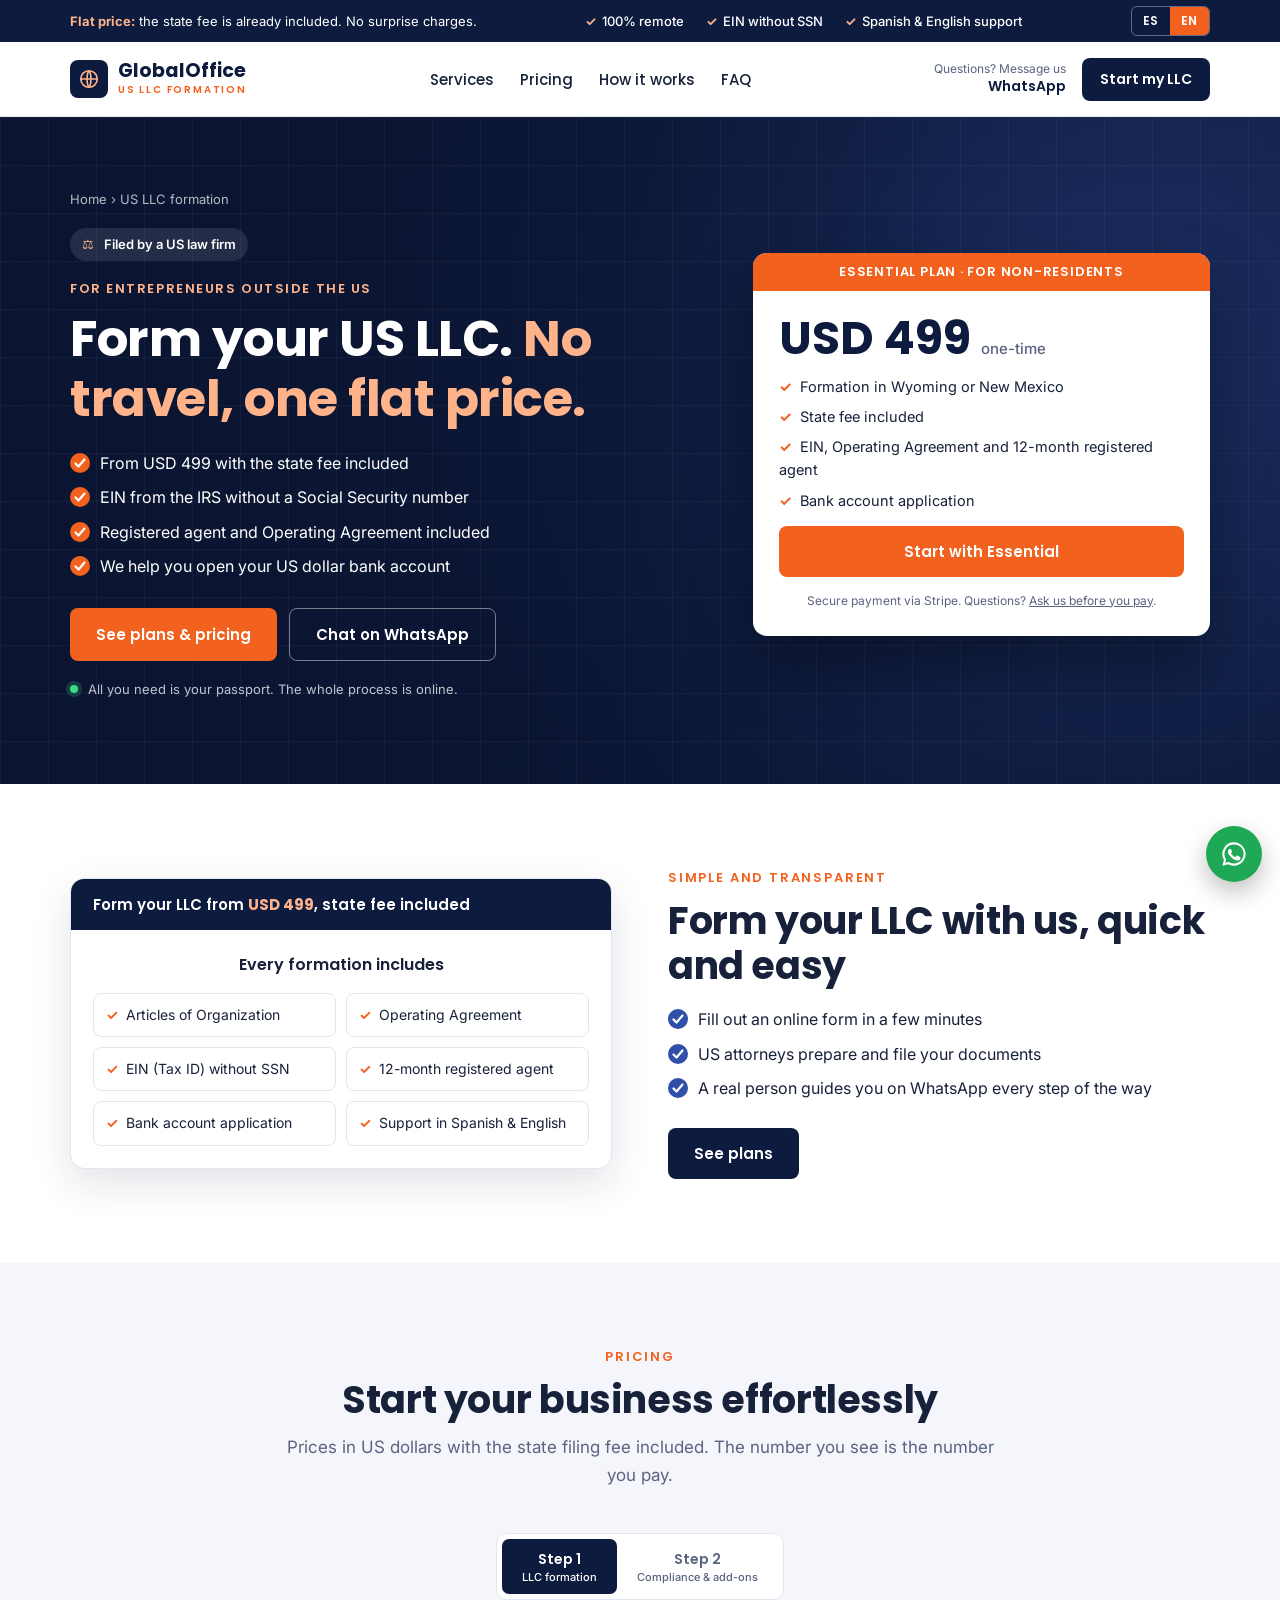
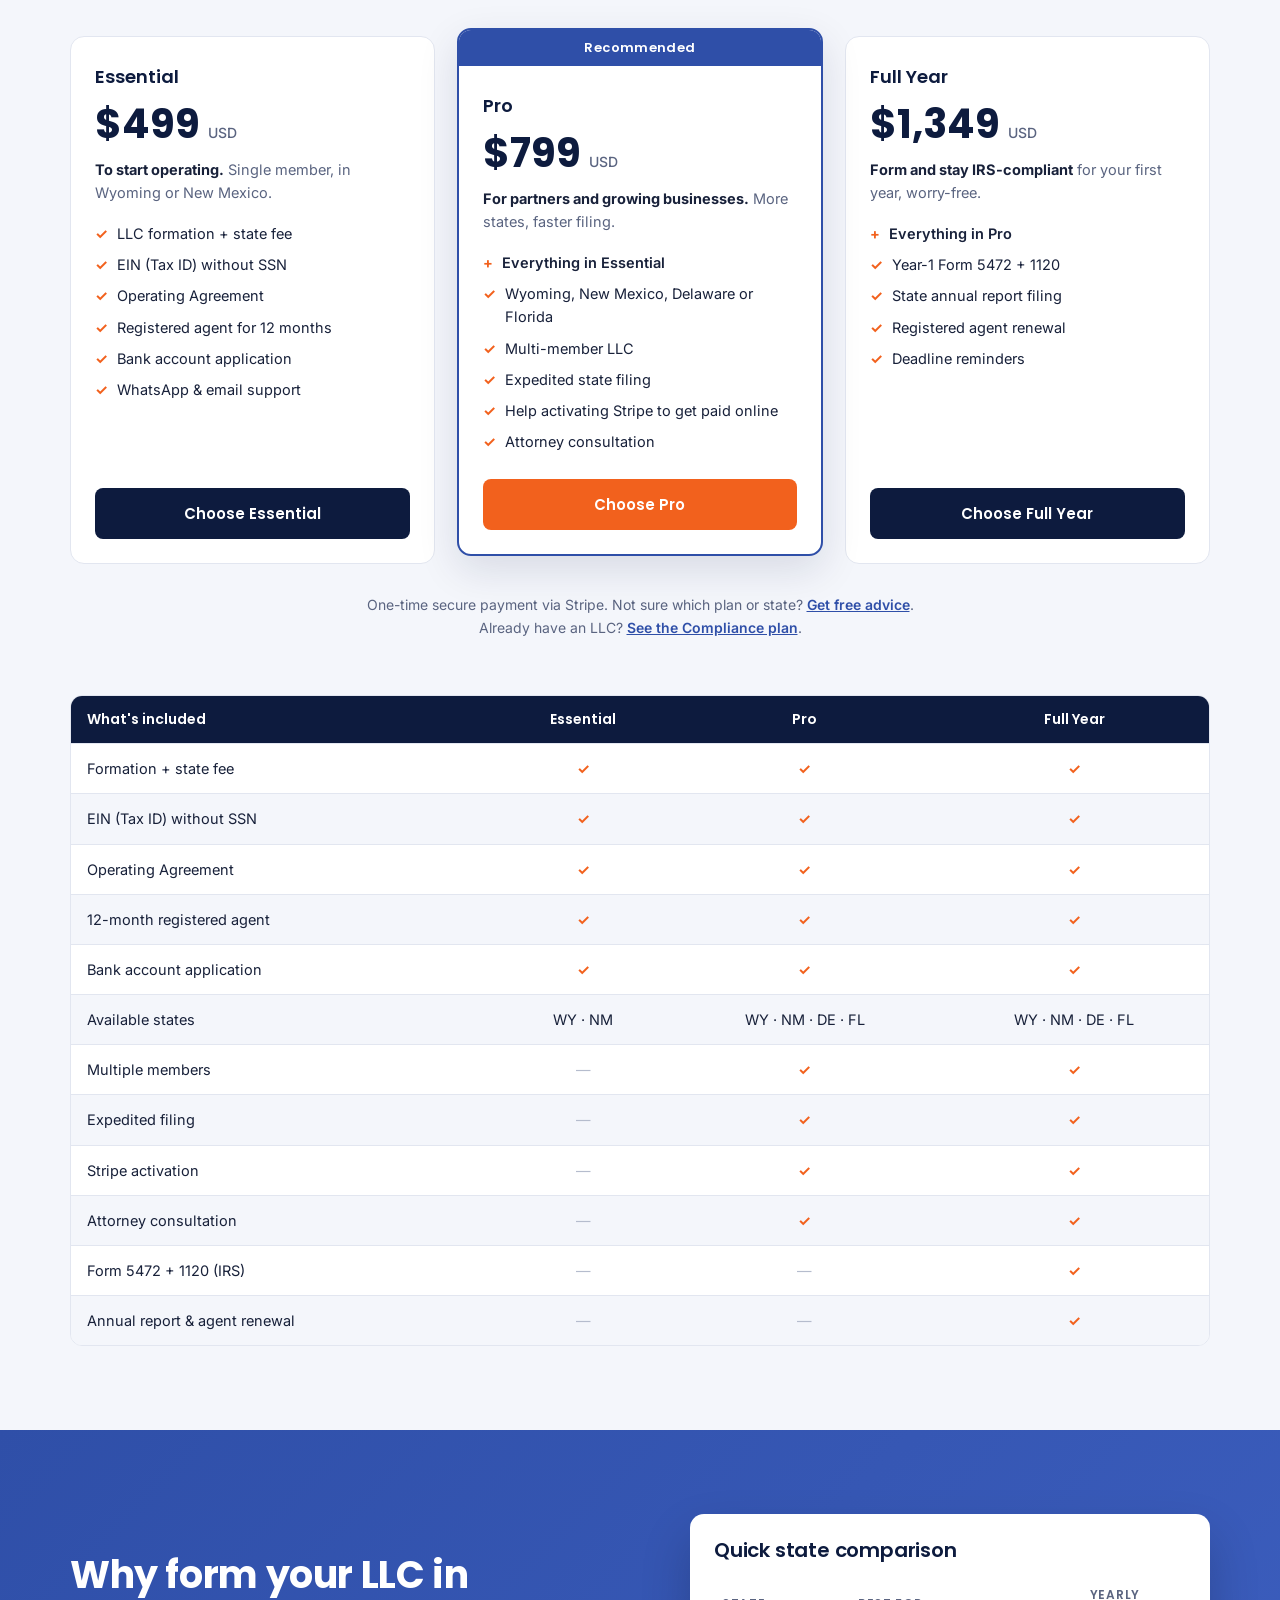
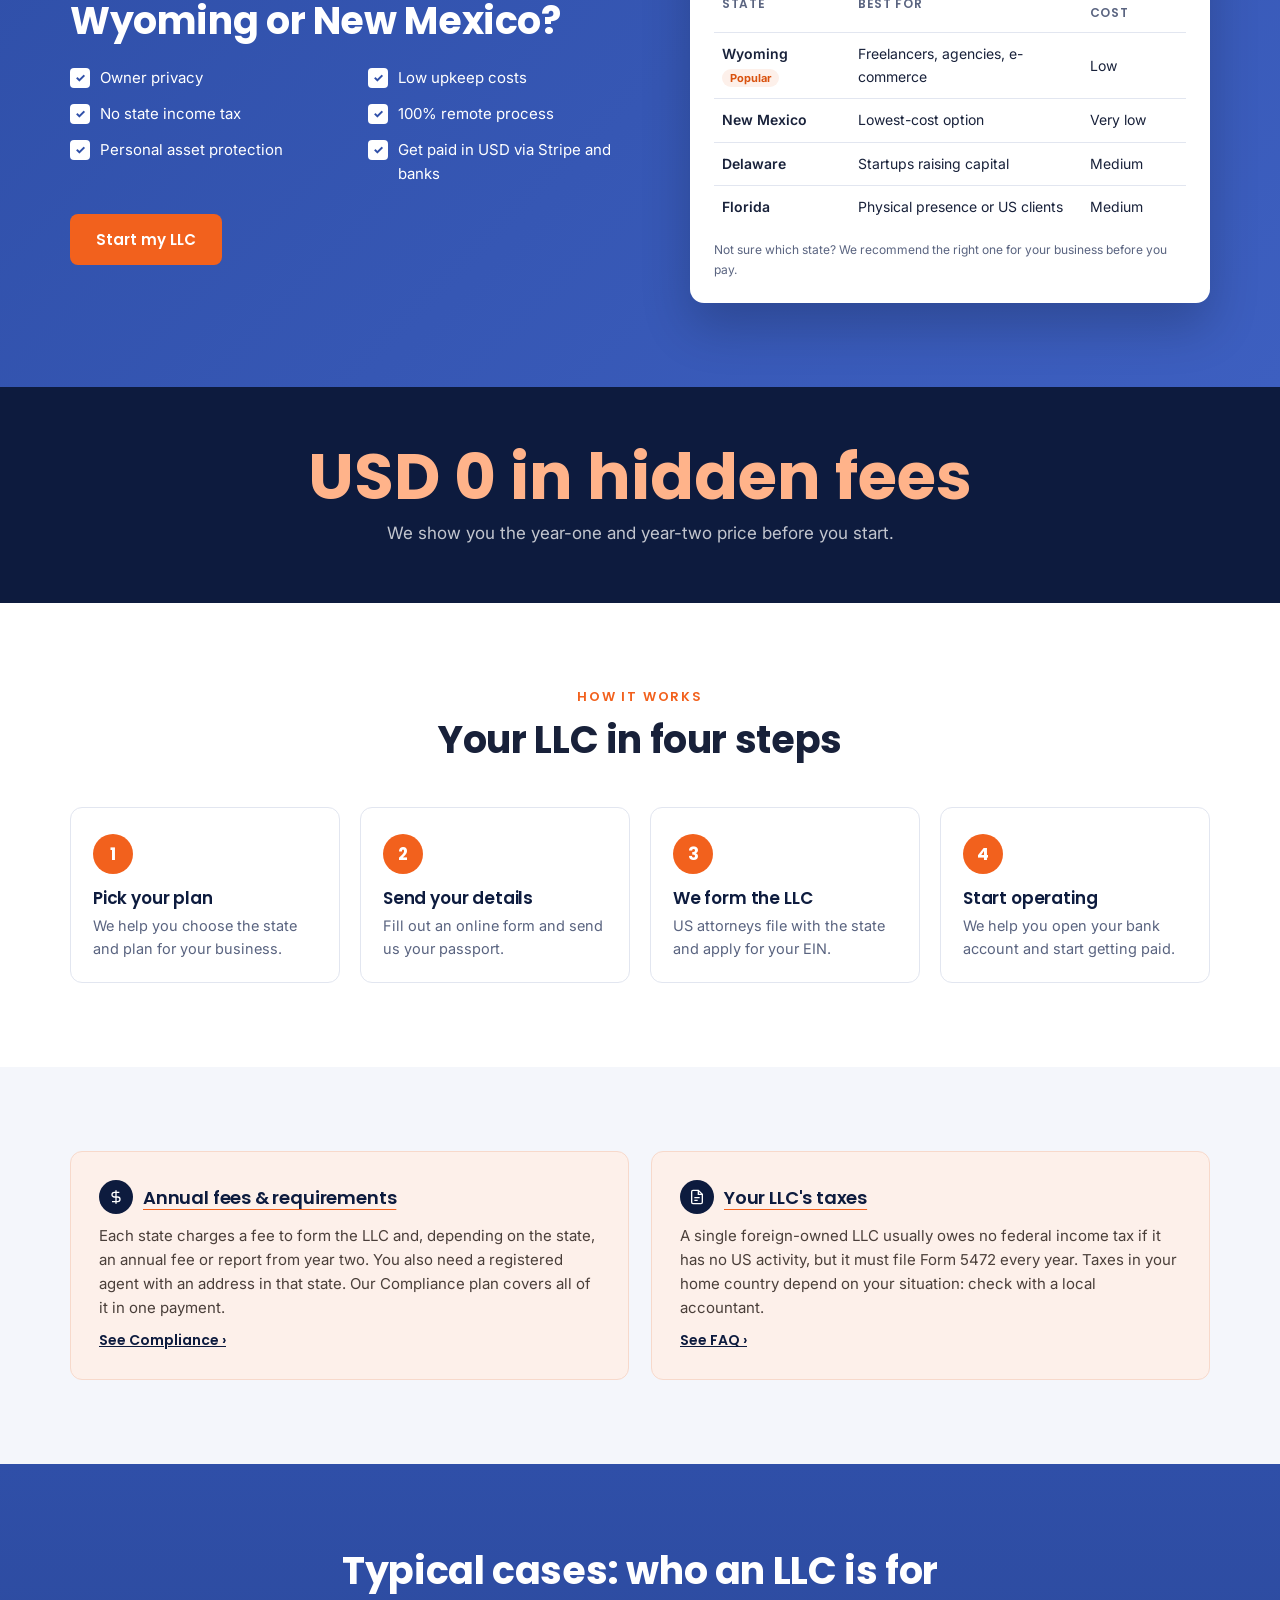
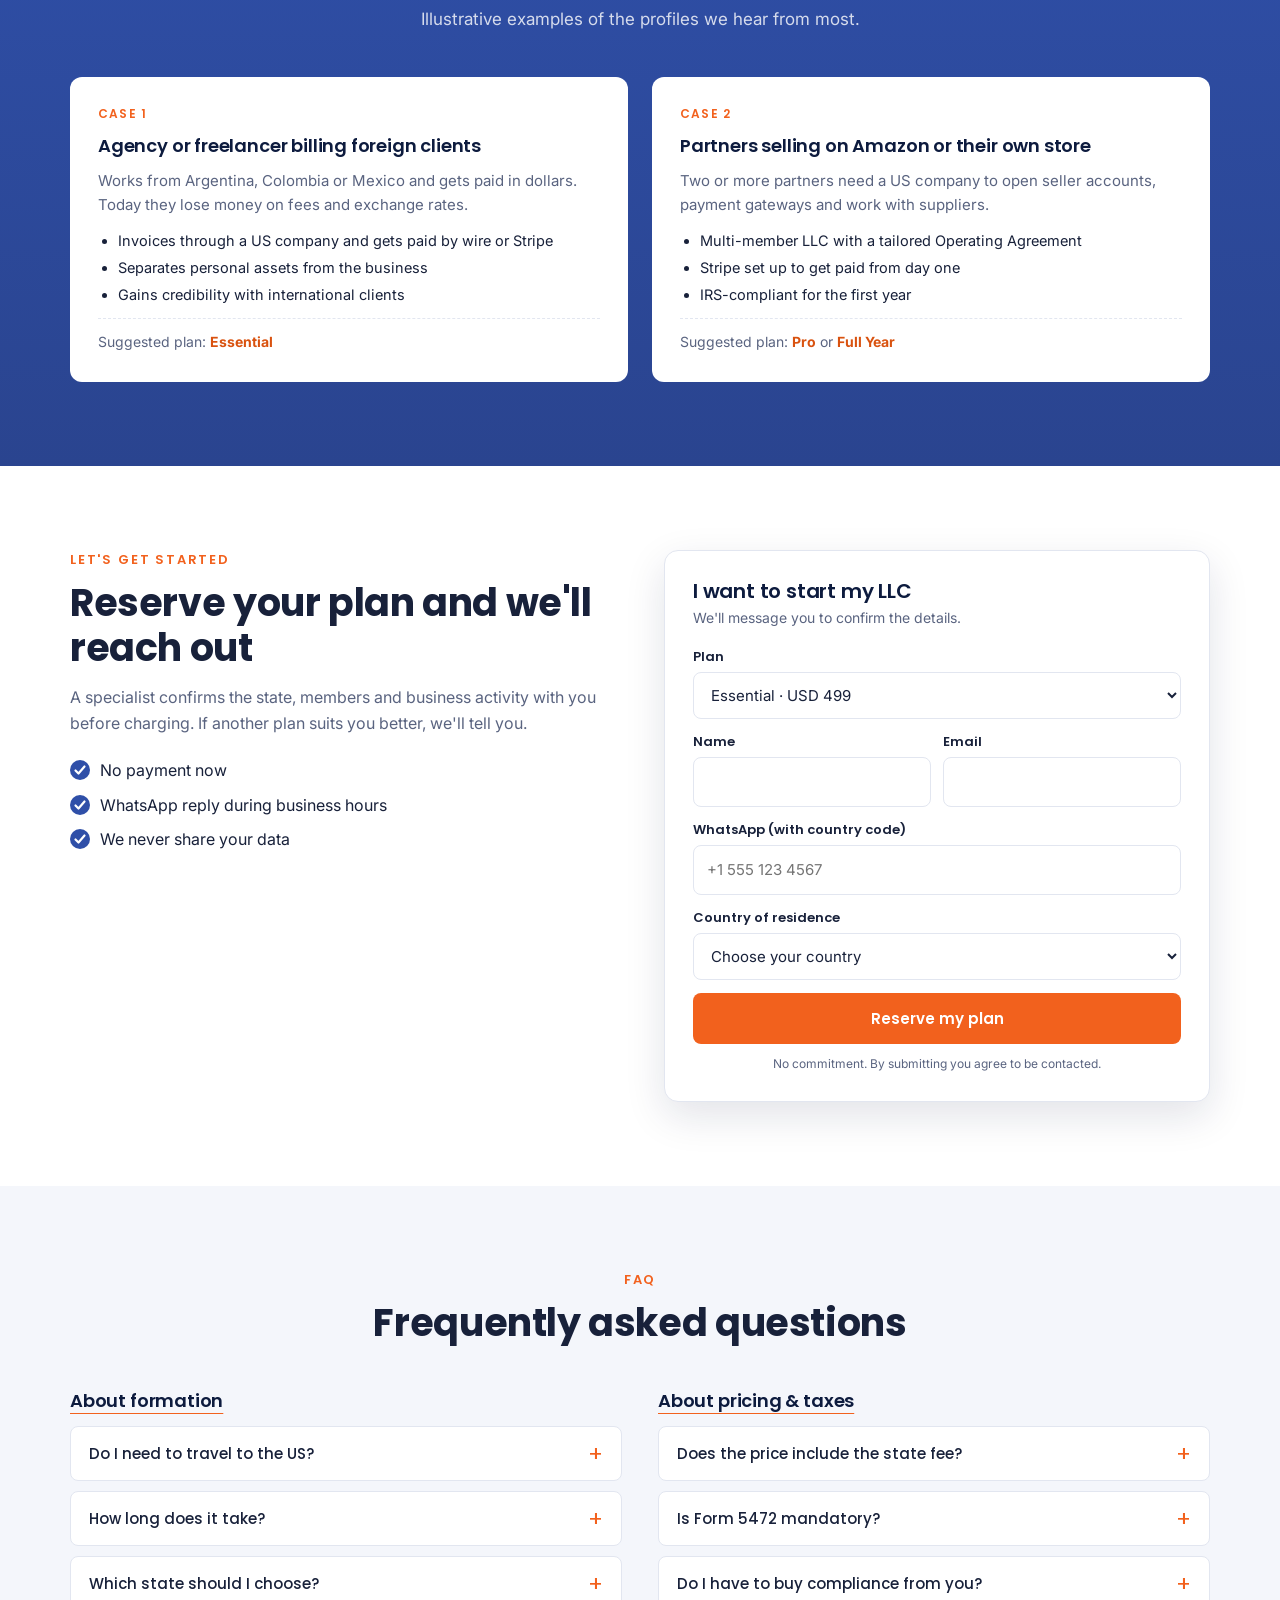
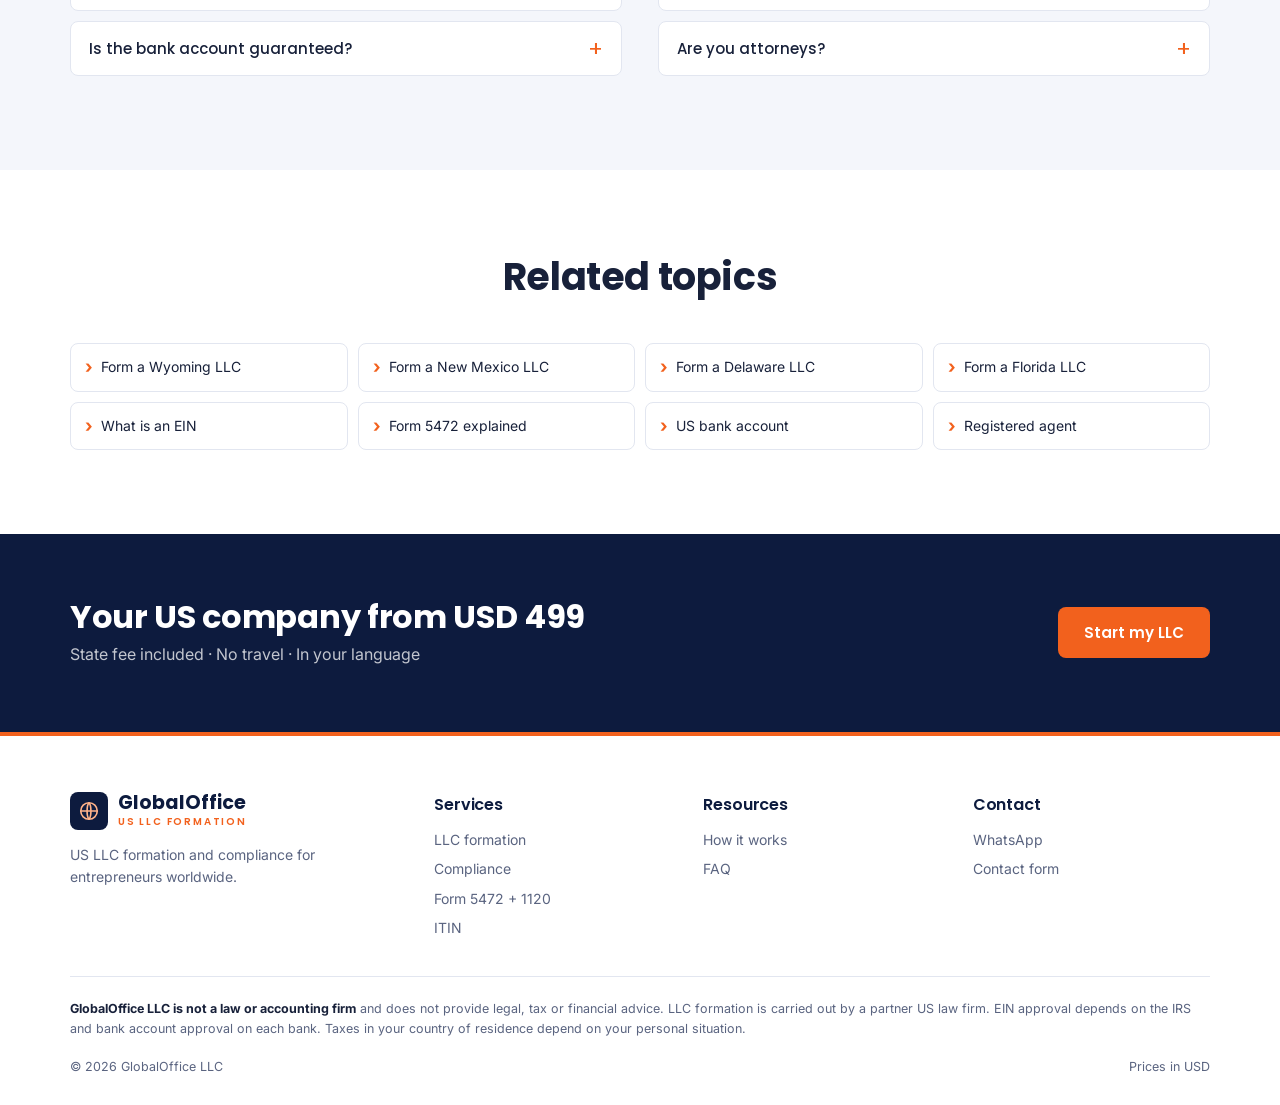
==== commit 8d342f48: "Botones de planes con Payment Links de Stripe (Esencial, Pro, Año Cubierto) Co-Authored-By: Claude O" ====
--- a/produccion/index.html
+++ b/produccion/index.html
@@ -95,7 +95,7 @@
           <li><span class="es">Solicitud de cuenta bancaria</span><span class="en">Bank account application</span></li>
         </ul>
         <a class="btn btn-orange btn-block" href="#contacto" data-plan="esencial"><span class="es">Empezar con Esencial</span><span class="en">Start with Essential</span></a>
-        <p class="fine"><span class="es">Sin pago ahora. Primero confirmamos tu caso.</span><span class="en">No payment now. We confirm your case first.</span></p>
+        <p class="fine"><span class="es">Pago seguro con Stripe. ¿Dudas? <a href="#contacto" data-plan="no-se">Consúltanos antes de pagar</a>.</span><span class="en">Secure payment via Stripe. Questions? <a href="#contacto" data-plan="no-se">Ask us before you pay</a>.</span></p>
       </div>
     </aside>
   </div>
@@ -217,6 +217,8 @@
         </article>
       </div>
       <p class="plans-foot">
+        <span class="es">Pago único y seguro con Stripe. ¿No sabes qué plan o estado elegir? <a href="#contacto">Te asesoramos sin costo</a>.</span>
+        <span class="en">One-time secure payment via Stripe. Not sure which plan or state? <a href="#contacto">Get free advice</a>.</span><br>
         <span class="es">¿Ya tienes una LLC? <a href="#precios" data-open-tab="tab-maint">Mira el plan de Mantenimiento</a>.</span>
         <span class="en">Already have an LLC? <a href="#precios" data-open-tab="tab-maint">See the Compliance plan</a>.</span>
       </p>
@@ -324,7 +326,7 @@
           <tr><td>Florida</td><td><span class="es">Presencia física o clientes en EE.UU.</span><span class="en">Physical presence or US clients</span></td><td><span class="es">Medio</span><span class="en">Medium</span></td></tr>
         </tbody>
       </table>
-      <p class="fine"><span class="es">Te recomendamos el estado según tu actividad antes de cobrar.</span><span class="en">We recommend the right state for your business before you pay.</span></p>
+      <p class="fine"><span class="es">¿No sabes qué estado elegir? Te lo recomendamos según tu actividad antes de que pagues.</span><span class="en">Not sure which state? We recommend the right one for your business before you pay.</span></p>
     </div>
   </div>
 </section>
